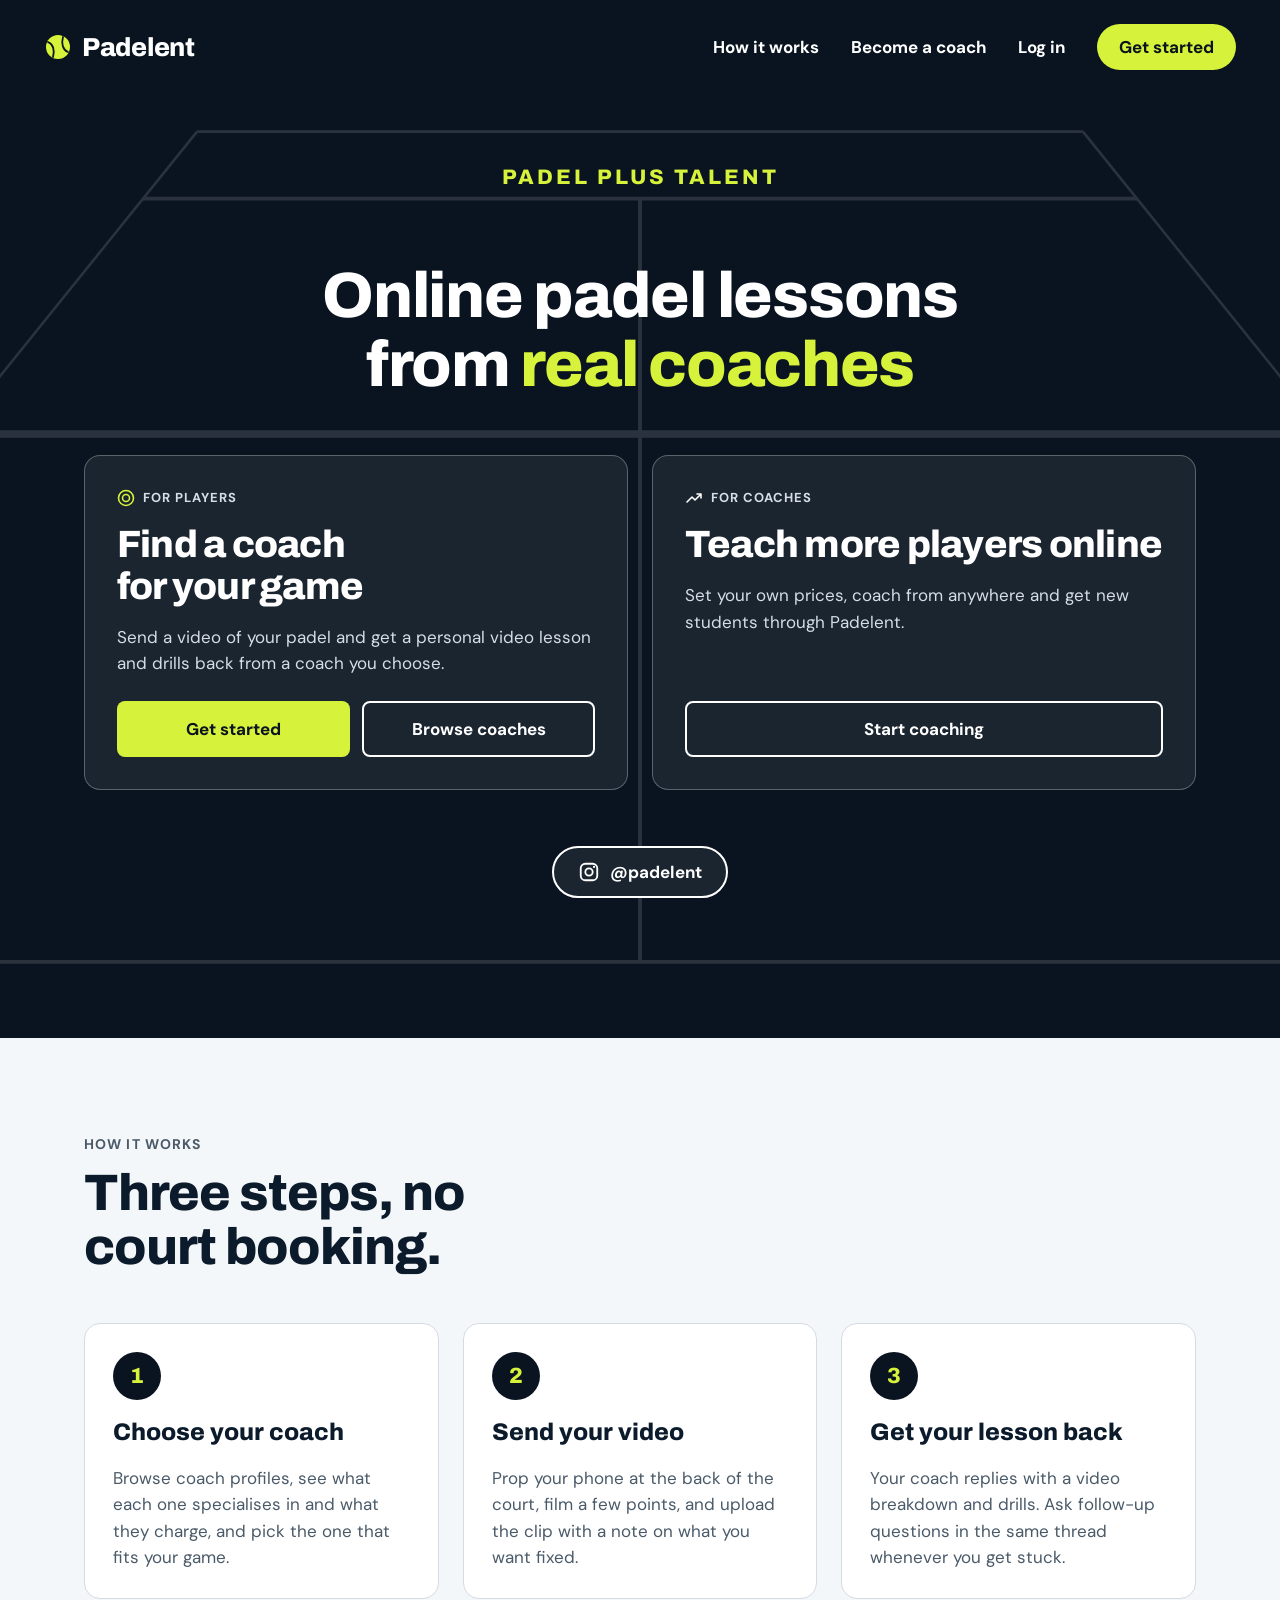
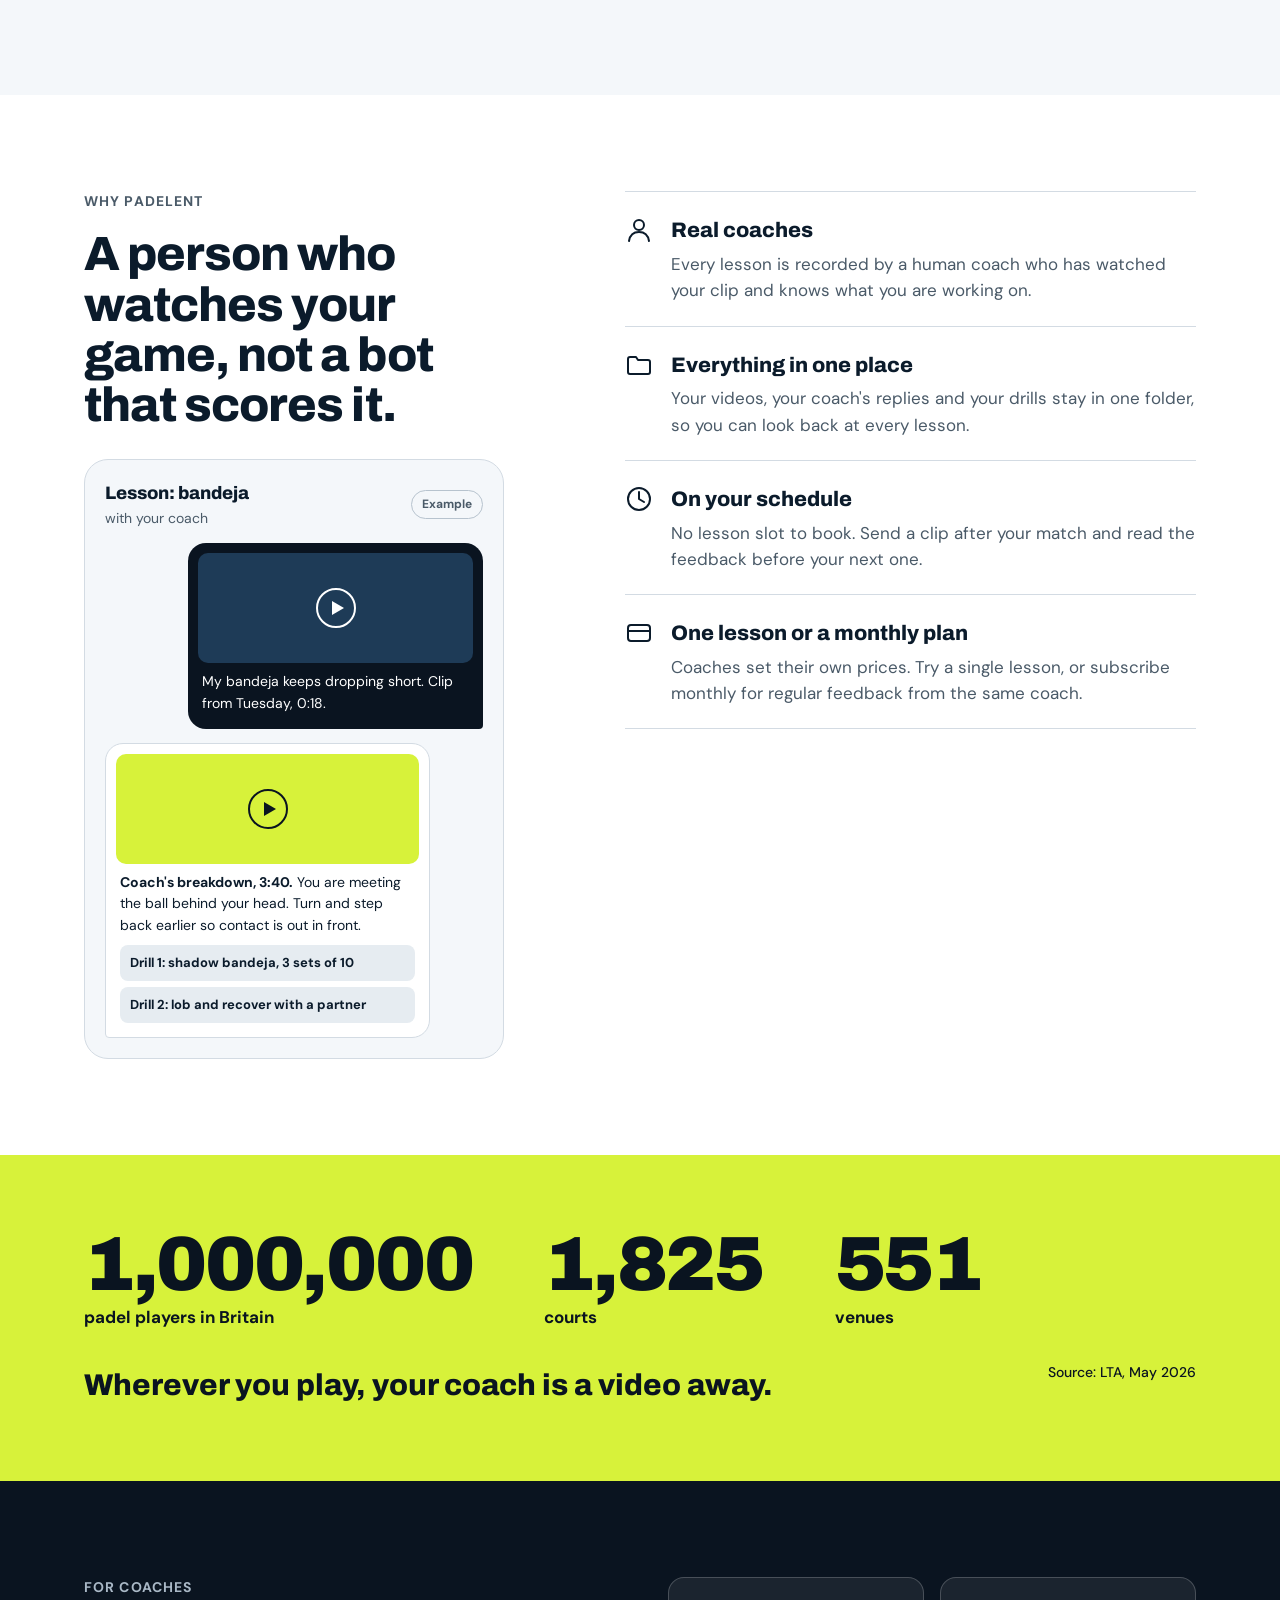
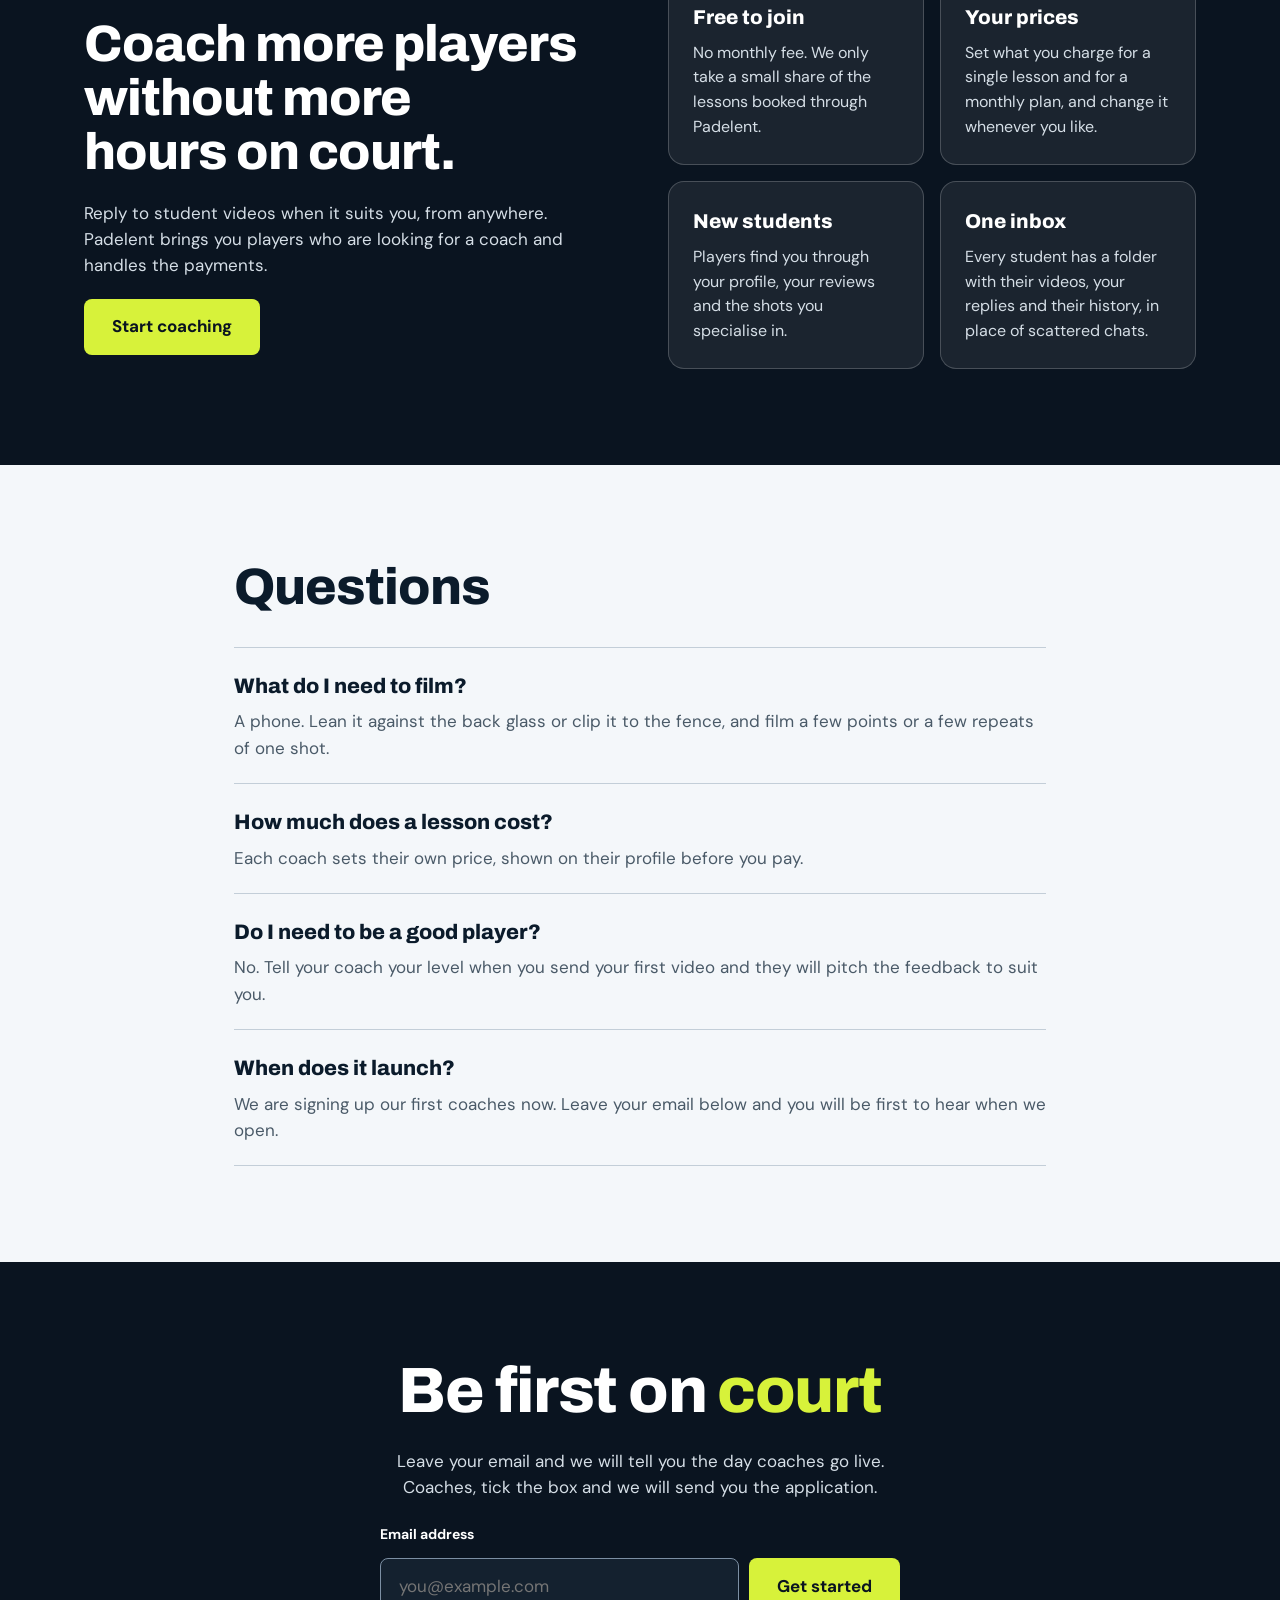
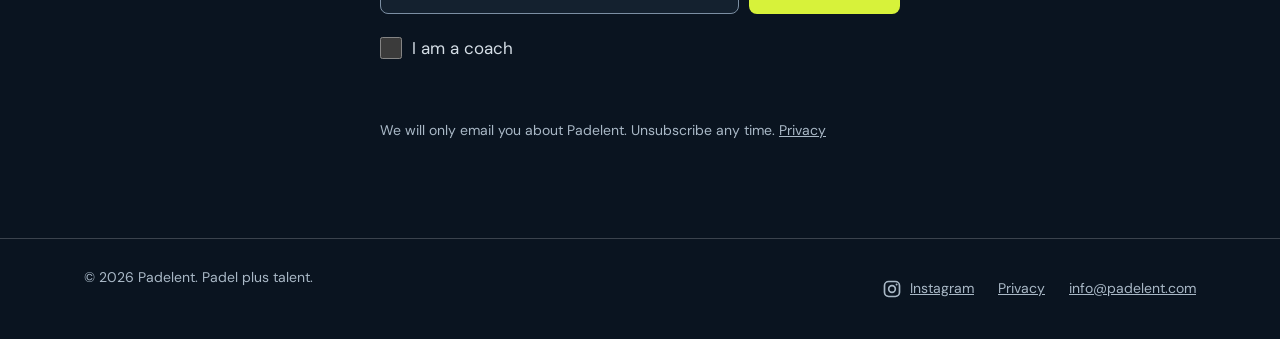
==== index.html @ 04d2b69d "Add Padelent coming-soon site with player and coach sign-up Co-Authored-By: Claude Opus 5.5 <noreply" ====
<!doctype html>
<html lang="en-GB">
<head>
<meta charset="utf-8">
<meta name="viewport" content="width=device-width, initial-scale=1">
<title>Padelent | Online padel lessons from real coaches</title>
<meta name="description" content="Send a video of your padel and get a personal video lesson back from a real coach. Padel plus talent.">
<meta property="og:title" content="Padelent | Online padel lessons from real coaches">
<meta property="og:description" content="Send a video of your padel and get a personal video lesson back from a real coach.">
<meta property="og:url" content="https://padelent.com/">
<meta name="theme-color" content="#0A1420">
<link rel="icon" href="/favicon.svg" type="image/svg+xml">
<link rel="preconnect" href="https://fonts.googleapis.com">
<link rel="preconnect" href="https://fonts.gstatic.com" crossorigin>
<link rel="stylesheet" href="https://fonts.googleapis.com/css2?family=Archivo:wght@600;700;800;900&family=DM+Sans:wght@400;500;700&display=swap">
<style>
:root { --navy: #0A1420; --panel: #1B2530; --accent: #D7F23A; --soft: #D5DEE6; --muted: #A9B8C6; color-scheme: dark; }
* { box-sizing: border-box; }
html { scroll-behavior: smooth; }
body { margin: 0; background: var(--navy); color: #FFFFFF; font-family: 'DM Sans', system-ui, sans-serif; }
h1, h2, h3 { text-wrap: balance; }
a:focus-visible, button:focus-visible, input:focus-visible { outline: 3px solid var(--accent); outline-offset: 3px; }
dialog.signup { width: min(460px, calc(100% - 32px)); padding: 0; border: 1px solid rgba(255,255,255,0.28); border-radius: 20px; background: var(--panel); color: #FFFFFF; }
dialog.signup::backdrop { background: rgba(5, 10, 16, 0.75); }
.signup form { padding: 32px; display: flex; flex-direction: column; gap: 18px; }
.signup h2 { margin: 0; font-family: 'Archivo', sans-serif; font-weight: 800; font-size: 30px; letter-spacing: -0.02em; }
.signup p { margin: 0; color: var(--soft); }
.signup label.field { font-size: 14px; font-weight: 700; }
.signup input[type=email] { width: 100%; height: 56px; padding: 0 18px; border-radius: 8px; border: 1px solid #7C8FA3; background: #14212F; color: #FFFFFF; font: inherit; font-size: 17px; margin-top: 8px; }
.signup fieldset { border: 0; padding: 0; margin: 0; display: flex; gap: 10px; flex-wrap: wrap; }
.signup legend { font-size: 14px; font-weight: 700; margin-bottom: 8px; }
.signup .choice { flex: 1 1 140px; }
.signup .choice input { position: absolute; opacity: 0; }
.signup .choice span { display: flex; align-items: center; justify-content: center; min-height: 52px; border: 2px solid #5C7189; border-radius: 8px; font-weight: 700; cursor: pointer; }
.signup .choice input:checked + span { border-color: var(--accent); background: var(--accent); color: var(--navy); }
.signup .choice input:focus-visible + span { outline: 3px solid var(--accent); outline-offset: 3px; }
.signup button[type=submit] { height: 56px; border: 0; border-radius: 8px; background: var(--accent); color: var(--navy); font: inherit; font-size: 17px; font-weight: 700; cursor: pointer; }
.signup button[disabled] { opacity: 0.6; cursor: wait; }
.signup .close { position: absolute; top: 12px; right: 12px; width: 44px; height: 44px; border: 0; background: none; color: #FFFFFF; font-size: 28px; line-height: 1; cursor: pointer; }
.signup .msg { min-height: 24px; font-weight: 700; color: var(--accent); }
.signup .note { font-size: 14px; color: var(--muted); }
.signup .note a { color: var(--muted); }
@media (prefers-reduced-motion: reduce) { html { scroll-behavior: auto; } }
</style>
</head>
<body>
<div style="background: #0A1420; color: #FFFFFF; font-family: 'DM Sans', system-ui, sans-serif; font-size: 17px; line-height: 1.55">

<section id="top" style="position: relative; overflow: hidden">
<svg aria-hidden="true" viewBox="0 0 1440 820" preserveAspectRatio="xMidYMin slice" fill="none" style="position: absolute; left: 0; top: 0; width: 100%; height: 100%; opacity: 0.13"><path d="M370 104H1070M370 104L-223 840M1070 104L1663 840" stroke="#FFFFFF" stroke-width="2"></path><path d="M327 157H1113M-159 760H1599M720 157V760" stroke="#FFFFFF" stroke-width="3"></path><path d="M177 343H1263" stroke="#FFFFFF" stroke-width="6"></path></svg>

<header style="position: relative; max-width: 1240px; margin: 0 auto; padding: 24px 24px; display: flex; flex-wrap: wrap; align-items: center; justify-content: space-between; gap: 12px 24px">
<a href="#top" style="display: flex; align-items: center; gap: 10px; color: #FFFFFF; text-decoration: none; font-family: 'Archivo', sans-serif; font-weight: 800; font-size: 26px; letter-spacing: -0.01em; min-height: 44px">
<svg aria-hidden="true" width="28" height="28" viewBox="0 0 28 28" fill="none"><circle cx="14" cy="14" r="12" fill="#D7F23A"></circle><path d="M4 9c5 2 7 8 5 15M24 19c-5-2-7-8-5-15" stroke="#0A1420" stroke-width="1.8" stroke-linecap="round"></path></svg>
Padelent
</a>
<nav aria-label="Main" style="display: flex; flex-wrap: wrap; align-items: center; gap: 4px 32px">
<a href="#how" style="color: #FFFFFF; text-decoration: none; font-weight: 700; min-height: 44px; display: flex; align-items: center">How it works</a>
<a href="#coaches" style="color: #FFFFFF; text-decoration: none; font-weight: 700; min-height: 44px; display: flex; align-items: center">Become a coach</a>
<a href="#join" style="color: #FFFFFF; text-decoration: none; font-weight: 700; min-height: 44px; display: flex; align-items: center">Log in</a>
<a href="#join" style="background: #D7F23A; color: #0A1420; text-decoration: none; font-weight: 700; padding: 0 22px; min-height: 46px; border-radius: 999px; display: flex; align-items: center">Get started</a>
</nav>
</header>

<div style="position: relative; max-width: 1160px; margin: 0 auto; padding: 72px 24px 140px; display: flex; flex-direction: column; align-items: center; gap: 56px">
<div style="display: flex; flex-direction: column; align-items: center; gap: 72px">
<div style="font-family: 'Archivo', sans-serif; font-weight: 800; font-size: 21px; letter-spacing: 0.14em; line-height: 1.1; text-align: center; text-transform: uppercase; color: #D7F23A">Padel plus talent</div>
<h1 style="margin: 0; max-width: 980px; text-align: center; font-family: 'Archivo', sans-serif; font-weight: 800; font-size: clamp(38px, 5vw, 68px); line-height: 1.08; letter-spacing: -0.02em">Online padel lessons from <span style="color: #D7F23A">real coaches</span></h1>
</div>

<div style="width: 100%; display: flex; flex-wrap: wrap; gap: 24px">

<div style="flex: 1 1 380px; min-width: 0; background: #1B2530; border: 1px solid rgba(255,255,255,0.28); border-radius: 16px; padding: 32px; display: flex; flex-direction: column; gap: 16px">
<div style="display: flex; align-items: center; gap: 8px; font-size: 13px; font-weight: 700; letter-spacing: 0.08em; text-transform: uppercase; color: #D5DEE6">
<svg aria-hidden="true" width="18" height="18" viewBox="0 0 18 18" fill="none"><circle cx="9" cy="9" r="7.5" stroke="#D7F23A" stroke-width="1.6"></circle><circle cx="9" cy="9" r="3.5" stroke="#D7F23A" stroke-width="1.6"></circle></svg>
For players
</div>
<h2 style="margin: 0; font-family: 'Archivo', sans-serif; font-weight: 800; font-size: clamp(28px, 3vw, 38px); line-height: 1.1; letter-spacing: -0.02em">Find a coach for your game</h2>
<p style="margin: 0; color: #D5DEE6">Send a video of your padel and get a personal video lesson and drills back from a coach you choose.</p>
<div style="display: flex; flex-wrap: wrap; gap: 12px; margin-top: 8px">
<a href="#join" style="flex: 1 1 180px; background: #D7F23A; color: #0A1420; text-decoration: none; font-weight: 700; min-height: 56px; border-radius: 8px; display: flex; align-items: center; justify-content: center">Get started</a>
<a href="#how" style="flex: 1 1 180px; color: #FFFFFF; text-decoration: none; font-weight: 700; min-height: 56px; border: 2px solid #FFFFFF; border-radius: 8px; display: flex; align-items: center; justify-content: center">Browse coaches</a>
</div>
</div>

<div style="flex: 1 1 380px; min-width: 0; background: #1B2530; border: 1px solid rgba(255,255,255,0.28); border-radius: 16px; padding: 32px; display: flex; flex-direction: column; gap: 16px">
<div style="display: flex; align-items: center; gap: 8px; font-size: 13px; font-weight: 700; letter-spacing: 0.08em; text-transform: uppercase; color: #D5DEE6">
<svg aria-hidden="true" width="18" height="18" viewBox="0 0 18 18" fill="none"><path d="M2 13l5-5 3 3 6-6M12 5h4v4" stroke="#FFFFFF" stroke-width="1.6" stroke-linecap="round" stroke-linejoin="round"></path></svg>
For coaches
</div>
<h2 style="margin: 0; font-family: 'Archivo', sans-serif; font-weight: 800; font-size: clamp(28px, 3vw, 38px); line-height: 1.1; letter-spacing: -0.02em">Teach more players online</h2>
<p style="margin: 0; color: #D5DEE6">Set your own prices, coach from anywhere and get new students through Padelent.</p>
<div style="display: flex; margin-top: auto; padding-top: 8px">
<a href="#coaches" style="flex: 1 1 auto; color: #FFFFFF; text-decoration: none; font-weight: 700; min-height: 56px; border: 2px solid #FFFFFF; border-radius: 8px; display: flex; align-items: center; justify-content: center">Start coaching</a>
</div>
</div>

</div>
<a href="https://www.instagram.com/padelent/" aria-label="Padelent on Instagram" style="display: flex; align-items: center; gap: 10px; background: #1B2530; color: #FFFFFF; text-decoration: none; font-weight: 700; padding: 0 24px; min-height: 52px; border: 2px solid #FFFFFF; border-radius: 999px"><svg aria-hidden="true" width="22" height="22" viewBox="0 0 24 24" fill="none" stroke="currentColor" stroke-width="2"><rect x="3" y="3" width="18" height="18" rx="5"></rect><circle cx="12" cy="12" r="4"></circle><circle cx="17.5" cy="6.5" r="1.2" fill="currentColor" stroke="none"></circle></svg>@padelent</a>
</div>
</section>

<section id="how" style="background: #F4F7FA; color: #0B1B2B">
<div style="max-width: 1160px; margin: 0 auto; padding: 96px 24px; display: flex; flex-direction: column; gap: 48px">
<div style="display: flex; flex-direction: column; gap: 12px; max-width: 640px">
<div style="font-size: 14px; font-weight: 700; letter-spacing: 0.08em; text-transform: uppercase; color: #4A5A68">How it works</div>
<h2 style="margin: 0; font-family: 'Archivo', sans-serif; font-weight: 800; font-size: clamp(32px, 4vw, 52px); line-height: 1.05; letter-spacing: -0.02em">Three steps, no court booking.</h2>
</div>
<div style="display: flex; flex-wrap: wrap; gap: 24px">

<div style="flex: 1 1 280px; min-width: 0; background: #FFFFFF; border: 1px solid #D3DBE3; border-radius: 16px; padding: 28px; display: flex; flex-direction: column; gap: 14px">
<div style="width: 48px; height: 48px; border-radius: 999px; background: #0A1420; color: #D7F23A; font-family: 'Archivo', sans-serif; font-weight: 800; font-size: 22px; display: flex; align-items: center; justify-content: center">1</div>
<h3 style="margin: 0; font-family: 'Archivo', sans-serif; font-weight: 800; font-size: 24px">Choose your coach</h3>
<p style="margin: 0; color: #4A5A68">Browse coach profiles, see what each one specialises in and what they charge, and pick the one that fits your game.</p>
</div>

<div style="flex: 1 1 280px; min-width: 0; background: #FFFFFF; border: 1px solid #D3DBE3; border-radius: 16px; padding: 28px; display: flex; flex-direction: column; gap: 14px">
<div style="width: 48px; height: 48px; border-radius: 999px; background: #0A1420; color: #D7F23A; font-family: 'Archivo', sans-serif; font-weight: 800; font-size: 22px; display: flex; align-items: center; justify-content: center">2</div>
<h3 style="margin: 0; font-family: 'Archivo', sans-serif; font-weight: 800; font-size: 24px">Send your video</h3>
<p style="margin: 0; color: #4A5A68">Prop your phone at the back of the court, film a few points, and upload the clip with a note on what you want fixed.</p>
</div>

<div style="flex: 1 1 280px; min-width: 0; background: #FFFFFF; border: 1px solid #D3DBE3; border-radius: 16px; padding: 28px; display: flex; flex-direction: column; gap: 14px">
<div style="width: 48px; height: 48px; border-radius: 999px; background: #0A1420; color: #D7F23A; font-family: 'Archivo', sans-serif; font-weight: 800; font-size: 22px; display: flex; align-items: center; justify-content: center">3</div>
<h3 style="margin: 0; font-family: 'Archivo', sans-serif; font-weight: 800; font-size: 24px">Get your lesson back</h3>
<p style="margin: 0; color: #4A5A68">Your coach replies with a video breakdown and drills. Ask follow-up questions in the same thread whenever you get stuck.</p>
</div>

</div>
</div>
</section>

<section style="background: #FFFFFF; color: #0B1B2B">
<div style="max-width: 1160px; margin: 0 auto; padding: 96px 24px; display: flex; flex-wrap: wrap; gap: 56px">
<div style="flex: 1 1 360px; min-width: 0; display: flex; flex-direction: column; gap: 28px">
<div style="display: flex; flex-direction: column; gap: 16px">
<div style="font-size: 14px; font-weight: 700; letter-spacing: 0.08em; text-transform: uppercase; color: #4A5A68">Why Padelent</div>
<h2 style="margin: 0; font-family: 'Archivo', sans-serif; font-weight: 800; font-size: clamp(32px, 4vw, 48px); line-height: 1.05; letter-spacing: -0.02em">A person who watches your game, not a bot that scores it.</h2>
</div>

<div style="width: 100%; max-width: 420px; background: #F4F7FA; border: 1px solid #D3DBE3; border-radius: 24px; padding: 20px; display: flex; flex-direction: column; gap: 14px">
<div style="display: flex; align-items: center; justify-content: space-between; gap: 12px">
<div style="display: flex; flex-direction: column">
<div style="font-family: 'Archivo', sans-serif; font-weight: 800; font-size: 18px">Lesson: bandeja</div>
<div style="font-size: 14px; color: #4A5A68">with your coach</div>
</div>
<div style="font-size: 12px; font-weight: 700; color: #4A5A68; border: 1px solid #B7C3CE; border-radius: 999px; padding: 4px 10px">Example</div>
</div>
<div style="align-self: flex-end; width: 78%; display: flex; flex-direction: column; gap: 8px; background: #0A1420; color: #FFFFFF; border-radius: 18px 18px 4px 18px; padding: 10px">
<div style="height: 110px; border-radius: 10px; background: #1E3B57; display: flex; align-items: center; justify-content: center">
<svg aria-hidden="true" width="40" height="40" viewBox="0 0 40 40" fill="none"><circle cx="20" cy="20" r="19" stroke="#FFFFFF" stroke-width="2"></circle><path d="M16 13l12 7-12 7z" fill="#FFFFFF"></path></svg>
</div>
<div style="font-size: 14px; padding: 0 4px 4px">My bandeja keeps dropping short. Clip from Tuesday, 0:18.</div>
</div>
<div style="align-self: flex-start; width: 86%; display: flex; flex-direction: column; gap: 8px; background: #FFFFFF; border: 1px solid #D3DBE3; border-radius: 18px 18px 18px 4px; padding: 10px">
<div style="height: 110px; border-radius: 10px; background: #D7F23A; display: flex; align-items: center; justify-content: center">
<svg aria-hidden="true" width="40" height="40" viewBox="0 0 40 40" fill="none"><circle cx="20" cy="20" r="19" stroke="#0A1420" stroke-width="2"></circle><path d="M16 13l12 7-12 7z" fill="#0A1420"></path></svg>
</div>
<div style="font-size: 14px; padding: 0 4px"><strong>Coach's breakdown, 3:40.</strong> You are meeting the ball behind your head. Turn and step back earlier so contact is out in front.</div>
<div style="display: flex; flex-direction: column; gap: 6px; padding: 0 4px 4px">
<div style="font-size: 13px; font-weight: 700; background: #E6ECF1; border-radius: 8px; padding: 8px 10px">Drill 1: shadow bandeja, 3 sets of 10</div>
<div style="font-size: 13px; font-weight: 700; background: #E6ECF1; border-radius: 8px; padding: 8px 10px">Drill 2: lob and recover with a partner</div>
</div>
</div>
</div>
</div>

<div style="flex: 1.2 1 420px; min-width: 0; display: flex; flex-direction: column">

<div style="display: flex; gap: 18px; padding: 22px 0; border-top: 1px solid #D3DBE3">
<svg aria-hidden="true" width="28" height="28" viewBox="0 0 28 28" fill="none" style="flex: 0 0 28px; margin-top: 2px"><circle cx="14" cy="9" r="5" stroke="#0B1B2B" stroke-width="2"></circle><path d="M4 25c1-6 5-9 10-9s9 3 10 9" stroke="#0B1B2B" stroke-width="2" stroke-linecap="round"></path></svg>
<div style="display: flex; flex-direction: column; gap: 4px">
<h3 style="margin: 0; font-family: 'Archivo', sans-serif; font-weight: 800; font-size: 21px">Real coaches</h3>
<p style="margin: 0; color: #4A5A68">Every lesson is recorded by a human coach who has watched your clip and knows what you are working on.</p>
</div>
</div>

<div style="display: flex; gap: 18px; padding: 22px 0; border-top: 1px solid #D3DBE3">
<svg aria-hidden="true" width="28" height="28" viewBox="0 0 28 28" fill="none" style="flex: 0 0 28px; margin-top: 2px"><path d="M3 8a2 2 0 0 1 2-2h6l2 3h10a2 2 0 0 1 2 2v10a2 2 0 0 1-2 2H5a2 2 0 0 1-2-2z" stroke="#0B1B2B" stroke-width="2" stroke-linejoin="round"></path></svg>
<div style="display: flex; flex-direction: column; gap: 4px">
<h3 style="margin: 0; font-family: 'Archivo', sans-serif; font-weight: 800; font-size: 21px">Everything in one place</h3>
<p style="margin: 0; color: #4A5A68">Your videos, your coach's replies and your drills stay in one folder, so you can look back at every lesson.</p>
</div>
</div>

<div style="display: flex; gap: 18px; padding: 22px 0; border-top: 1px solid #D3DBE3">
<svg aria-hidden="true" width="28" height="28" viewBox="0 0 28 28" fill="none" style="flex: 0 0 28px; margin-top: 2px"><circle cx="14" cy="14" r="11" stroke="#0B1B2B" stroke-width="2"></circle><path d="M14 7v7l5 3" stroke="#0B1B2B" stroke-width="2" stroke-linecap="round" stroke-linejoin="round"></path></svg>
<div style="display: flex; flex-direction: column; gap: 4px">
<h3 style="margin: 0; font-family: 'Archivo', sans-serif; font-weight: 800; font-size: 21px">On your schedule</h3>
<p style="margin: 0; color: #4A5A68">No lesson slot to book. Send a clip after your match and read the feedback before your next one.</p>
</div>
</div>

<div style="display: flex; gap: 18px; padding: 22px 0; border-top: 1px solid #D3DBE3; border-bottom: 1px solid #D3DBE3">
<svg aria-hidden="true" width="28" height="28" viewBox="0 0 28 28" fill="none" style="flex: 0 0 28px; margin-top: 2px"><rect x="3" y="6" width="22" height="16" rx="3" stroke="#0B1B2B" stroke-width="2"></rect><path d="M3 12h22" stroke="#0B1B2B" stroke-width="2"></path></svg>
<div style="display: flex; flex-direction: column; gap: 4px">
<h3 style="margin: 0; font-family: 'Archivo', sans-serif; font-weight: 800; font-size: 21px">One lesson or a monthly plan</h3>
<p style="margin: 0; color: #4A5A68">Coaches set their own prices. Try a single lesson, or subscribe monthly for regular feedback from the same coach.</p>
</div>
</div>

</div>
</div>
</section>

<section style="background: #D7F23A; color: #0A1420">
<div style="max-width: 1160px; margin: 0 auto; padding: 72px 24px; display: flex; flex-direction: column; gap: 32px">
<div style="display: flex; flex-wrap: wrap; gap: 32px 72px">
<div style="display: flex; flex-direction: column">
<div style="font-family: 'Archivo', sans-serif; font-weight: 900; font-size: clamp(44px, 6vw, 80px); line-height: 1; letter-spacing: -0.03em">1,000,000</div>
<div style="font-weight: 700">padel players in Britain</div>
</div>
<div style="display: flex; flex-direction: column">
<div style="font-family: 'Archivo', sans-serif; font-weight: 900; font-size: clamp(44px, 6vw, 80px); line-height: 1; letter-spacing: -0.03em">1,825</div>
<div style="font-weight: 700">courts</div>
</div>
<div style="display: flex; flex-direction: column">
<div style="font-family: 'Archivo', sans-serif; font-weight: 900; font-size: clamp(44px, 6vw, 80px); line-height: 1; letter-spacing: -0.03em">551</div>
<div style="font-weight: 700">venues</div>
</div>
</div>
<div style="display: flex; flex-wrap: wrap; justify-content: space-between; gap: 12px 32px">
<div style="font-family: 'Archivo', sans-serif; font-weight: 800; font-size: clamp(22px, 2.4vw, 30px)">Wherever you play, your coach is a video away.</div>
<div style="font-size: 14px; font-weight: 500">Source: LTA, May 2026</div>
</div>
</div>
</section>

<section id="coaches">
<div style="max-width: 1160px; margin: 0 auto; padding: 96px 24px; display: flex; flex-wrap: wrap; gap: 56px">
<div style="flex: 1 1 400px; min-width: 0; display: flex; flex-direction: column; gap: 20px">
<div style="font-size: 14px; font-weight: 700; letter-spacing: 0.08em; text-transform: uppercase; color: #A9B8C6">For coaches</div>
<h2 style="margin: 0; font-family: 'Archivo', sans-serif; font-weight: 800; font-size: clamp(32px, 4vw, 52px); line-height: 1.05; letter-spacing: -0.02em">Coach more players without more hours on court.</h2>
<p style="margin: 0; color: #D5DEE6; max-width: 480px">Reply to student videos when it suits you, from anywhere. Padelent brings you players who are looking for a coach and handles the payments.</p>
<a href="#join" style="align-self: flex-start; background: #D7F23A; color: #0A1420; text-decoration: none; font-weight: 700; padding: 0 28px; min-height: 56px; border-radius: 8px; display: flex; align-items: center">Start coaching</a>
</div>
<div style="flex: 1 1 400px; min-width: 0; display: flex; flex-wrap: wrap; gap: 16px">

<div style="flex: 1 1 220px; min-width: 0; background: rgba(255,255,255,0.07); border: 1px solid rgba(255,255,255,0.2); border-radius: 16px; padding: 24px; display: flex; flex-direction: column; gap: 8px">
<h3 style="margin: 0; font-family: 'Archivo', sans-serif; font-weight: 800; font-size: 20px">Free to join</h3>
<p style="margin: 0; color: #D5DEE6; font-size: 16px">No monthly fee. We only take a small share of the lessons booked through Padelent.</p>
</div>

<div style="flex: 1 1 220px; min-width: 0; background: rgba(255,255,255,0.07); border: 1px solid rgba(255,255,255,0.2); border-radius: 16px; padding: 24px; display: flex; flex-direction: column; gap: 8px">
<h3 style="margin: 0; font-family: 'Archivo', sans-serif; font-weight: 800; font-size: 20px">Your prices</h3>
<p style="margin: 0; color: #D5DEE6; font-size: 16px">Set what you charge for a single lesson and for a monthly plan, and change it whenever you like.</p>
</div>

<div style="flex: 1 1 220px; min-width: 0; background: rgba(255,255,255,0.07); border: 1px solid rgba(255,255,255,0.2); border-radius: 16px; padding: 24px; display: flex; flex-direction: column; gap: 8px">
<h3 style="margin: 0; font-family: 'Archivo', sans-serif; font-weight: 800; font-size: 20px">New students</h3>
<p style="margin: 0; color: #D5DEE6; font-size: 16px">Players find you through your profile, your reviews and the shots you specialise in.</p>
</div>

<div style="flex: 1 1 220px; min-width: 0; background: rgba(255,255,255,0.07); border: 1px solid rgba(255,255,255,0.2); border-radius: 16px; padding: 24px; display: flex; flex-direction: column; gap: 8px">
<h3 style="margin: 0; font-family: 'Archivo', sans-serif; font-weight: 800; font-size: 20px">One inbox</h3>
<p style="margin: 0; color: #D5DEE6; font-size: 16px">Every student has a folder with their videos, your replies and their history, in place of scattered chats.</p>
</div>

</div>
</div>
</section>

<section id="faq" style="background: #F4F7FA; color: #0B1B2B">
<div style="max-width: 860px; margin: 0 auto; padding: 96px 24px; display: flex; flex-direction: column; gap: 32px">
<h2 style="margin: 0; font-family: 'Archivo', sans-serif; font-weight: 800; font-size: clamp(32px, 4vw, 52px); line-height: 1.05; letter-spacing: -0.02em">Questions</h2>
<div style="display: flex; flex-direction: column">

<div style="padding: 22px 0; border-top: 1px solid #C3CED8; display: flex; flex-direction: column; gap: 6px">
<h3 style="margin: 0; font-family: 'Archivo', sans-serif; font-weight: 800; font-size: 21px">What do I need to film?</h3>
<p style="margin: 0; color: #4A5A68">A phone. Lean it against the back glass or clip it to the fence, and film a few points or a few repeats of one shot.</p>
</div>

<div style="padding: 22px 0; border-top: 1px solid #C3CED8; display: flex; flex-direction: column; gap: 6px">
<h3 style="margin: 0; font-family: 'Archivo', sans-serif; font-weight: 800; font-size: 21px">How much does a lesson cost?</h3>
<p style="margin: 0; color: #4A5A68">Each coach sets their own price, shown on their profile before you pay.</p>
</div>

<div style="padding: 22px 0; border-top: 1px solid #C3CED8; display: flex; flex-direction: column; gap: 6px">
<h3 style="margin: 0; font-family: 'Archivo', sans-serif; font-weight: 800; font-size: 21px">Do I need to be a good player?</h3>
<p style="margin: 0; color: #4A5A68">No. Tell your coach your level when you send your first video and they will pitch the feedback to suit you.</p>
</div>

<div style="padding: 22px 0; border-top: 1px solid #C3CED8; border-bottom: 1px solid #C3CED8; display: flex; flex-direction: column; gap: 6px">
<h3 style="margin: 0; font-family: 'Archivo', sans-serif; font-weight: 800; font-size: 21px">When does it launch?</h3>
<p style="margin: 0; color: #4A5A68">We are signing up our first coaches now. Leave your email below and you will be first to hear when we open.</p>
</div>

</div>
</div>
</section>

<section id="join">
<div style="max-width: 860px; margin: 0 auto; padding: 96px 24px; display: flex; flex-direction: column; align-items: center; gap: 24px; text-align: center">
<h2 style="margin: 0; font-family: 'Archivo', sans-serif; font-weight: 800; font-size: clamp(36px, 5vw, 64px); line-height: 1.02; letter-spacing: -0.02em">Be first on <span style="color: #D7F23A">court</span></h2>
<p style="margin: 0; color: #D5DEE6; max-width: 520px">Leave your email and we will tell you the day coaches go live. Coaches, tick the box and we will send you the application.</p>
<div style="width: 100%; max-width: 520px; display: flex; flex-direction: column; gap: 12px; text-align: left">
<label for="join-email-b" style="font-size: 14px; font-weight: 700">Email address</label>
<div style="display: flex; flex-wrap: wrap; gap: 10px">
<input id="join-email-b" type="email" placeholder="you@example.com" style="flex: 1 1 240px; min-width: 0; height: 56px; padding: 0 18px; border-radius: 8px; border: 1px solid #7C8FA3; background: #14212F; color: #FFFFFF; font-family: inherit; font-size: 17px">
<button type="button" style="flex: 0 0 auto; height: 56px; padding: 0 28px; border: 0; border-radius: 8px; background: #D7F23A; color: #0A1420; font-family: inherit; font-size: 17px; font-weight: 700; cursor: pointer">Get started</button>
</div>
<div style="display: flex; align-items: center; gap: 10px; min-height: 44px">
<input id="join-coach-b" type="checkbox" style="width: 22px; height: 22px; margin: 0">
<label for="join-coach-b" style="color: #D5DEE6">I am a coach</label>
</div>
<p id="join-msg" role="status" style="margin: 0; min-height: 26px; font-weight: 700; color: #D7F23A"></p>
<p style="margin: 0; font-size: 14px; color: #A9B8C6">We will only email you about Padelent. Unsubscribe any time. <a href="/privacy.html" style="color: #A9B8C6">Privacy</a></p>
</div></div>
</section>

<footer style="border-top: 1px solid rgba(255,255,255,0.2)">
<div style="max-width: 1160px; margin: 0 auto; padding: 28px 24px; display: flex; flex-wrap: wrap; justify-content: space-between; gap: 12px 32px; font-size: 14px; color: #A9B8C6">
<div>© 2026 Padelent. Padel plus talent.</div>
<div style="display: flex; flex-wrap: wrap; gap: 8px 24px">
<a href="https://www.instagram.com/padelent/" style="color: #A9B8C6; min-height: 44px; display: flex; align-items: center; gap: 8px"><svg aria-hidden="true" width="20" height="20" viewBox="0 0 24 24" fill="none" stroke="currentColor" stroke-width="2"><rect x="3" y="3" width="18" height="18" rx="5"></rect><circle cx="12" cy="12" r="4"></circle><circle cx="17.5" cy="6.5" r="1.2" fill="currentColor" stroke="none"></circle></svg>Instagram</a>
<a href="/privacy.html" style="color: #A9B8C6; min-height: 44px; display: flex; align-items: center">Privacy</a>
<a href="mailto:info@padelent.com" style="color: #A9B8C6; min-height: 44px; display: flex; align-items: center">info@padelent.com</a>
</div>
</div>
</footer>

</div>

<dialog class="signup" id="signup" aria-labelledby="signup-title">
<form id="signup-form" novalidate>
<button type="button" class="close" aria-label="Close" data-close>&times;</button>
<p style="align-self: flex-start; margin: 0; font-family: 'Archivo', sans-serif; font-weight: 800; font-size: 13px; letter-spacing: 0.14em; text-transform: uppercase; color: #0A1420; background: #D7F23A; padding: 6px 10px; border-radius: 6px">Coming soon</p>
<h2 id="signup-title">Padelent is coming soon</h2>
<p>We are getting ready to launch. Leave your email and we will let you know as soon as you can start.</p>
<label class="field" for="signup-email">Email address
<input id="signup-email" name="email" type="email" autocomplete="email" placeholder="you@example.com" required>
</label>
<fieldset>
<legend>I am a</legend>
<label class="choice"><input type="radio" name="role" value="player" id="signup-player" checked><span>Player</span></label>
<label class="choice"><input type="radio" name="role" value="coach" id="signup-coach"><span>Coach</span></label>
</fieldset>
<button type="submit">Sign me up</button>
<p class="msg" id="signup-msg" role="status"></p>
<p class="note">We will only email you about Padelent. Unsubscribe any time. <a href="/privacy.html">Privacy</a></p>
</form>
</dialog>

<script>
(function () {
  var SUPABASE_URL = "__SUPABASE_URL__";
  var SUPABASE_KEY = "__SUPABASE_ANON_KEY__";
  var CONTACT = "info@padelent.com";
  var EMAIL_RE = /^[^\s@]+@[^\s@]+\.[^\s@]+$/;

  function save(email, role, source) {
    if (SUPABASE_URL.indexOf("__") === 0) return Promise.reject(new Error("not-configured"));
    return fetch(SUPABASE_URL + "/rest/v1/signups", {
      method: "POST",
      headers: {
        "apikey": SUPABASE_KEY,
        "Authorization": "Bearer " + SUPABASE_KEY,
        "Content-Type": "application/json",
        "Prefer": "return=minimal"
      },
      body: JSON.stringify({ email: email, role: role, source: source })
    }).then(function (r) {
      if (r.status === 409) return "exists";
      if (!r.ok) throw new Error("failed " + r.status);
      return "ok";
    });
  }

  function submit(emailInput, role, source, msgEl, button) {
    var email = (emailInput.value || "").trim().toLowerCase();
    if (!EMAIL_RE.test(email)) {
      msgEl.textContent = "Please enter a valid email address.";
      emailInput.focus();
      return;
    }
    button.disabled = true;
    msgEl.textContent = "Signing you up...";
    save(email, role, source).then(function (result) {
      msgEl.textContent = result === "exists"
        ? "You are already on the list. We will be in touch."
        : (role === "coach" ? "You are on the list. We will email you the coach details soon." : "You are on the list. We will be in touch soon.");
      emailInput.value = "";
    }).catch(function () {
      msgEl.textContent = "Something went wrong. Please try again, or email " + CONTACT + ".";
    }).then(function () { button.disabled = false; });
  }

  var dialog = document.getElementById("signup");
  var form = document.getElementById("signup-form");
  var dEmail = document.getElementById("signup-email");
  var dMsg = document.getElementById("signup-msg");

  function open(role) {
    document.getElementById(role === "coach" ? "signup-coach" : "signup-player").checked = true;
    dMsg.textContent = "";
    if (typeof dialog.showModal === "function") { dialog.showModal(); } else { location.hash = "join"; return; }
    dEmail.focus();
  }

  document.querySelectorAll('a[href="#join"]').forEach(function (a) {
    a.addEventListener("click", function (e) {
      e.preventDefault();
      open(/coach/i.test(a.textContent) ? "coach" : "player");
    });
  });
  dialog.querySelector("[data-close]").addEventListener("click", function () { dialog.close(); });
  dialog.addEventListener("click", function (e) { if (e.target === dialog) dialog.close(); });
  form.addEventListener("submit", function (e) {
    e.preventDefault();
    var role = form.querySelector('input[name="role"]:checked').value;
    submit(dEmail, role, "popup", dMsg, form.querySelector('button[type="submit"]'));
  });

  var pEmail = document.getElementById("join-email-b");
  var pCoach = document.getElementById("join-coach-b");
  var pMsg = document.getElementById("join-msg");
  var pButton = document.querySelector("#join button");
  pButton.addEventListener("click", function () {
    submit(pEmail, pCoach.checked ? "coach" : "player", "page", pMsg, pButton);
  });
  pEmail.addEventListener("keydown", function (e) { if (e.key === "Enter") pButton.click(); });
})();
</script>
</body>
</html>
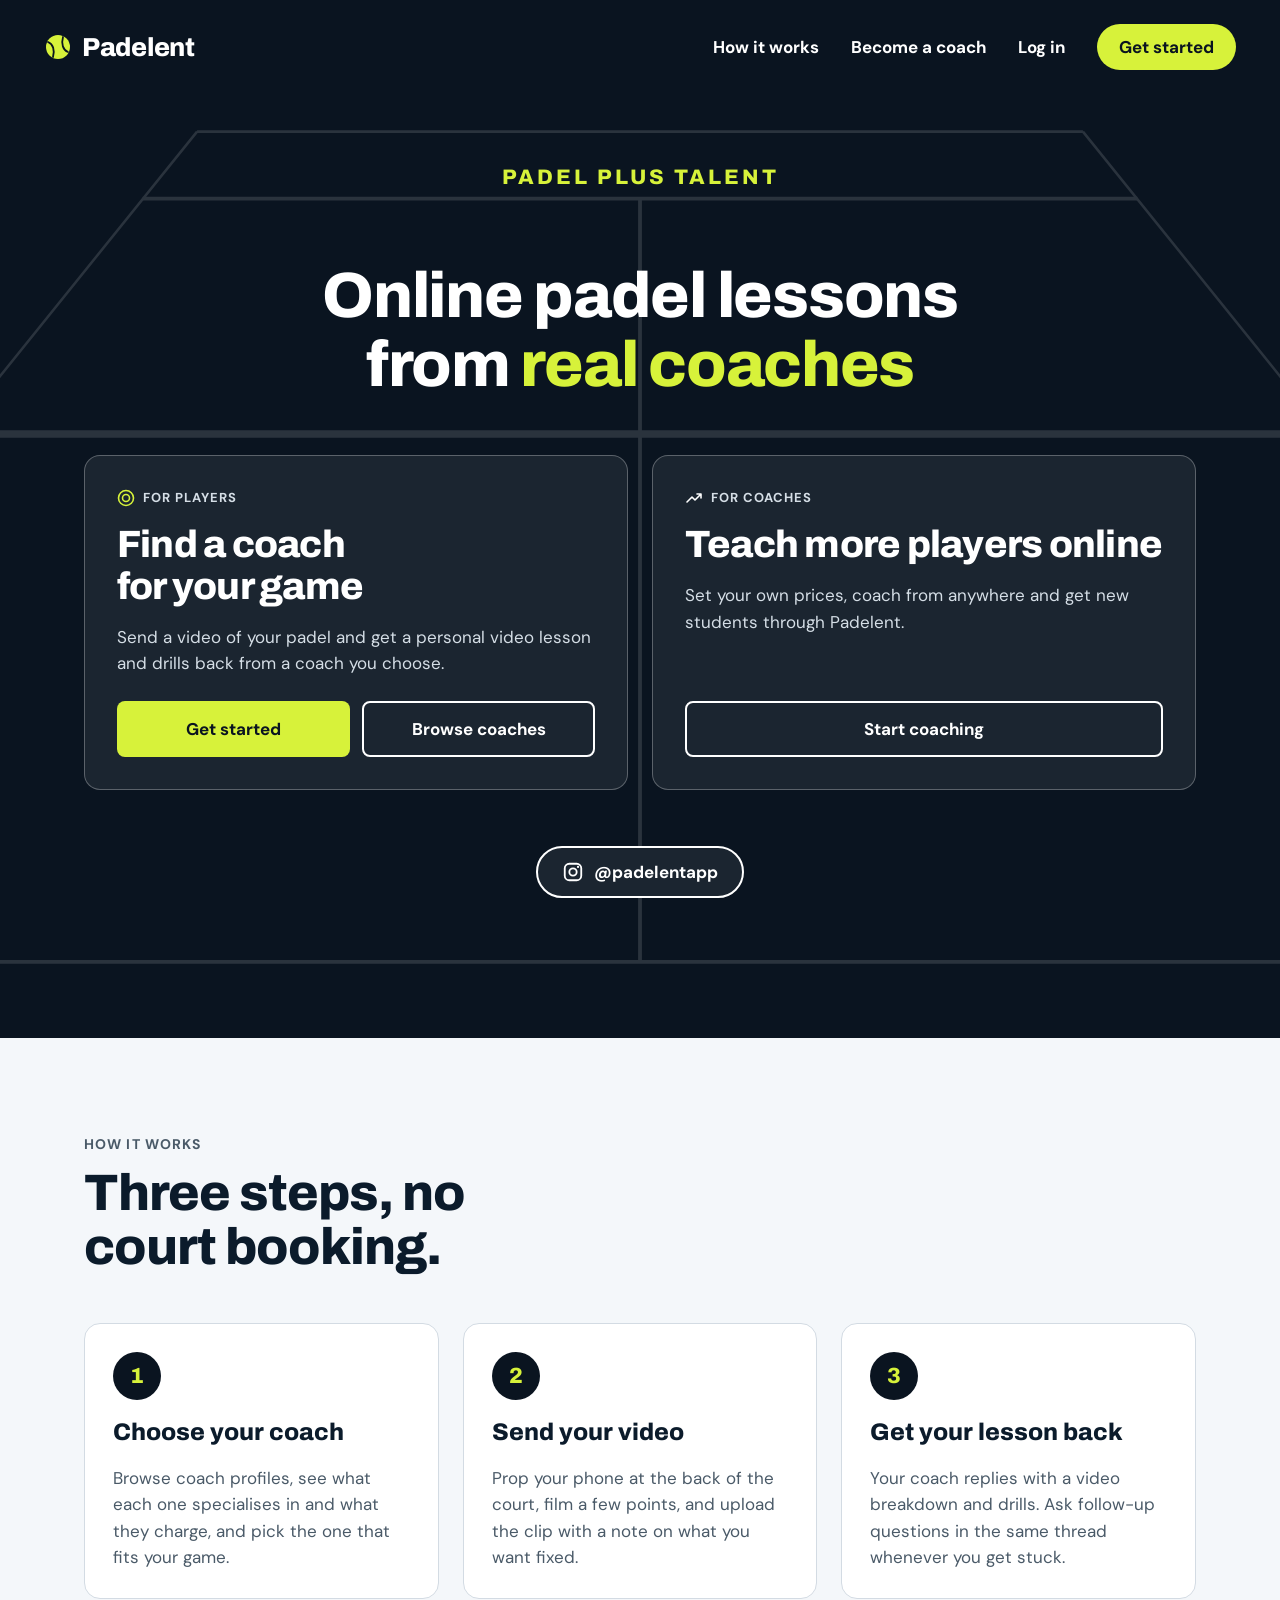
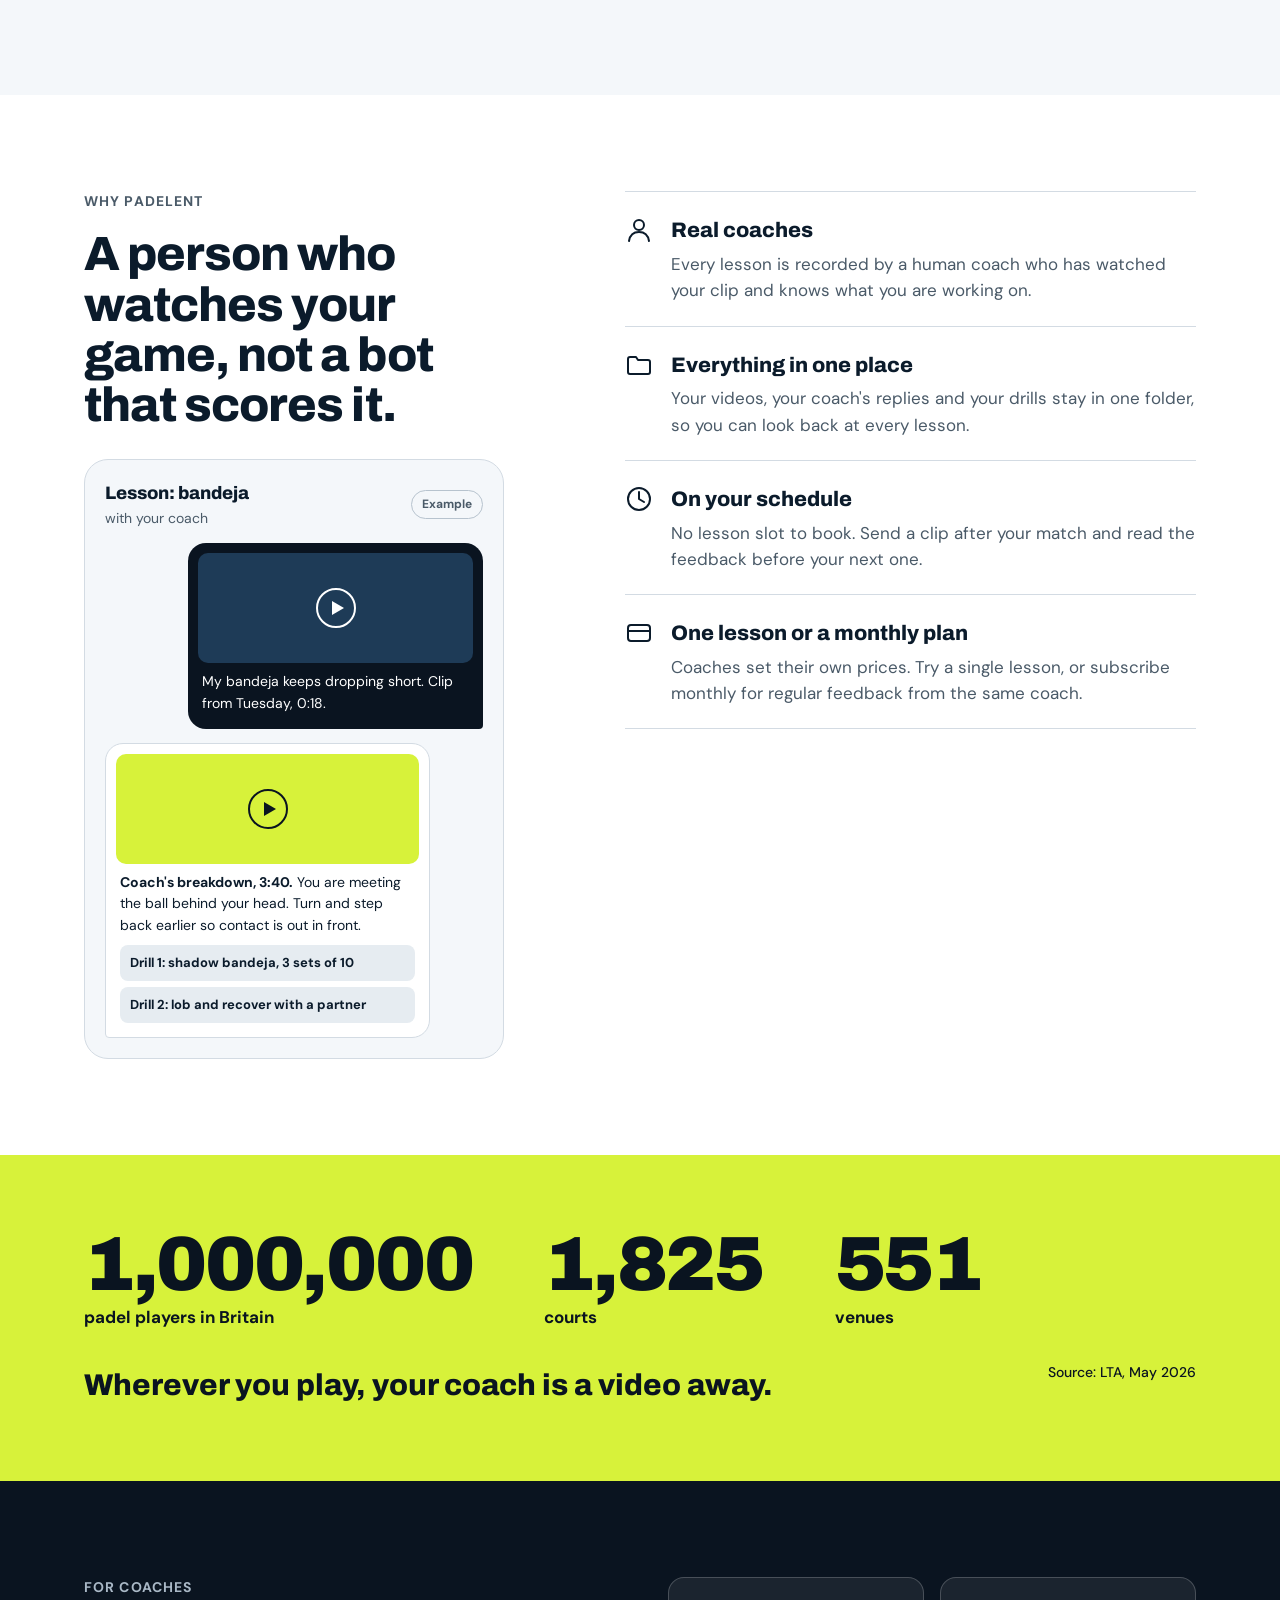
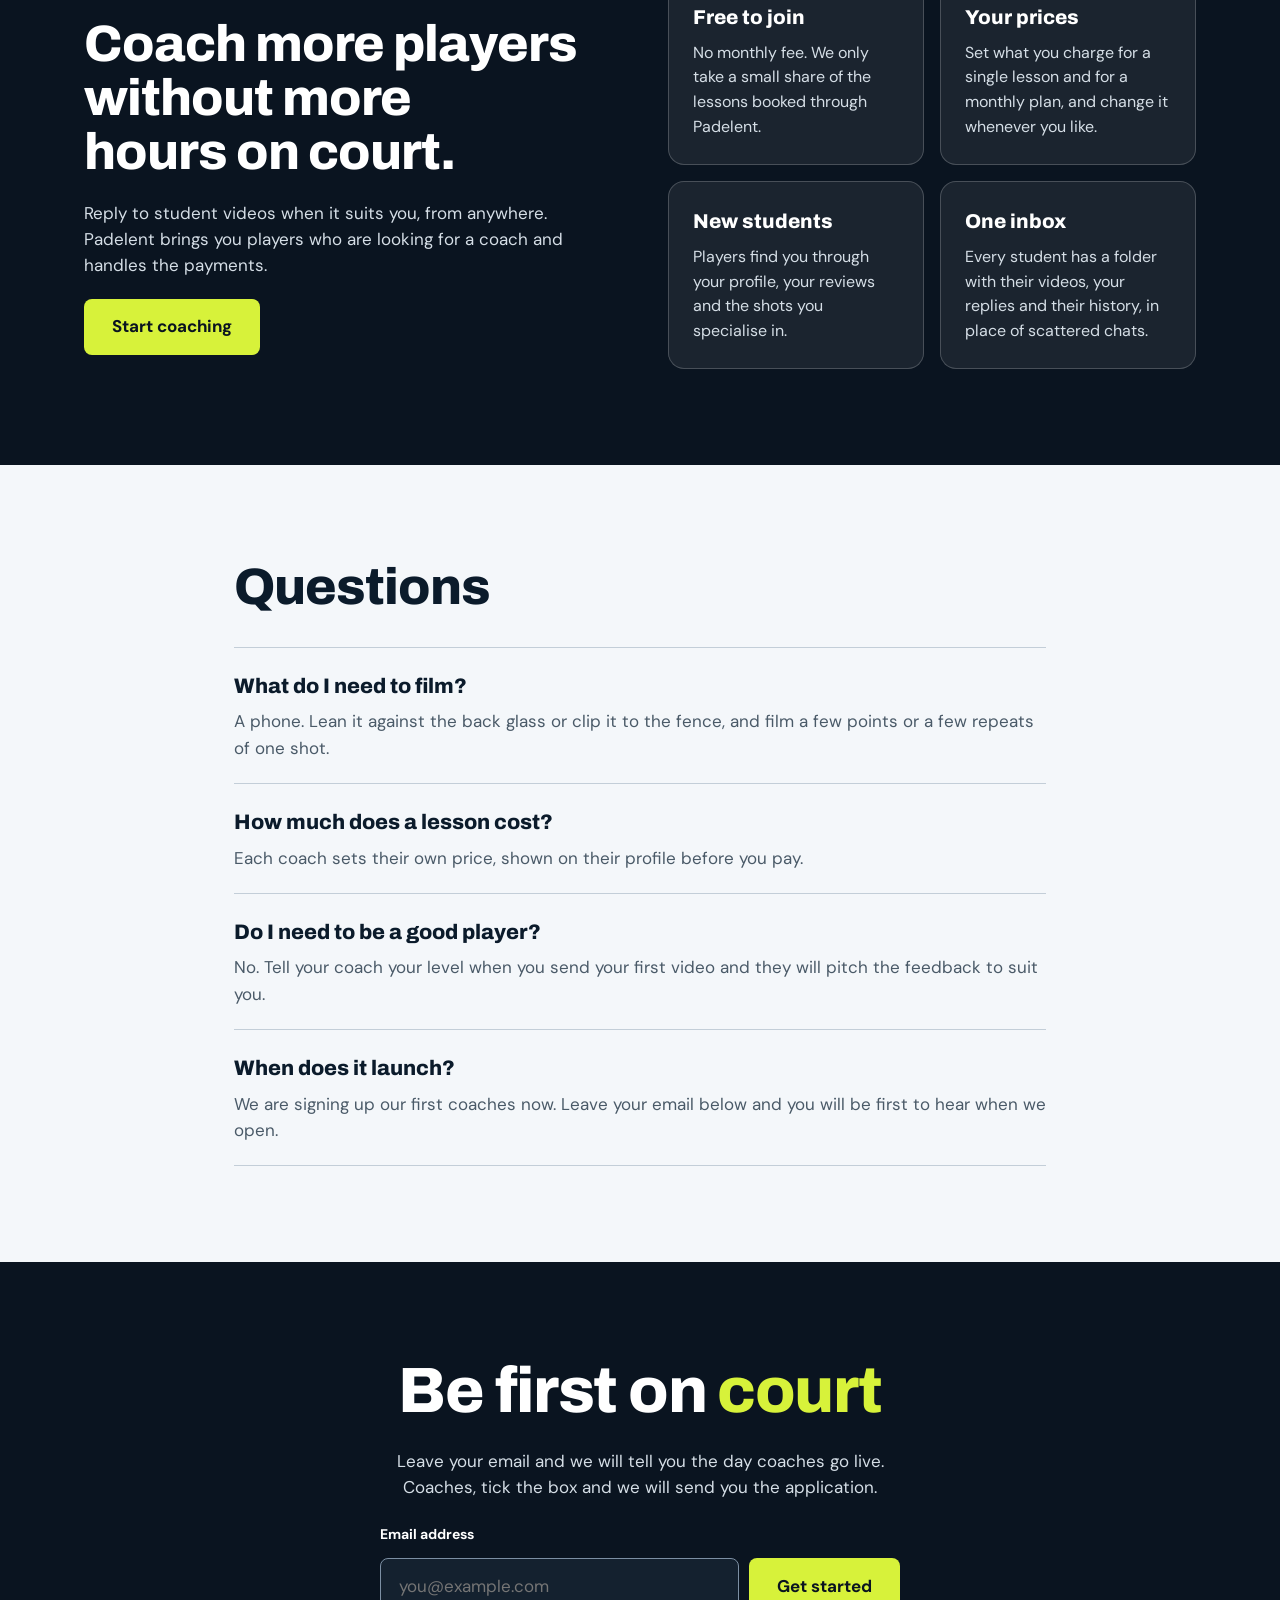
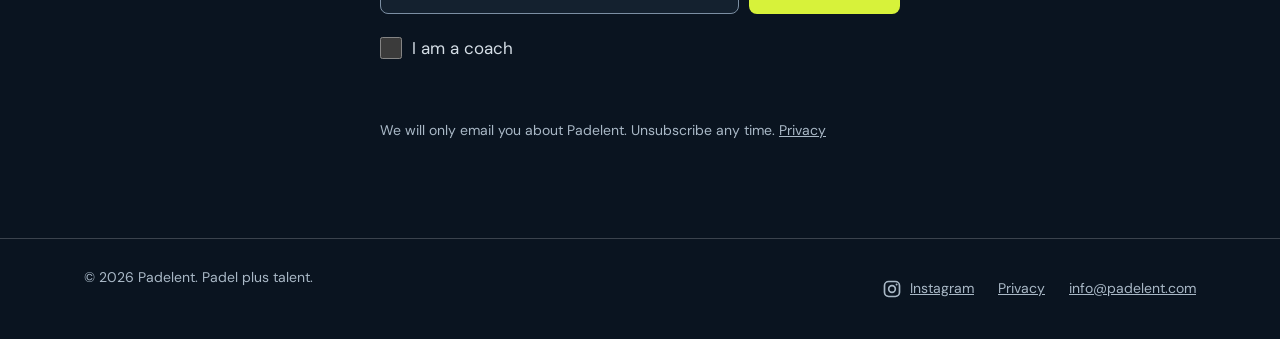
==== commit 93ef99e3: "Point Instagram links to @padelentapp and open in a new tab Co-Authored-By: Claude Opus 5.5 <noreply" ====
--- a/index.html
+++ b/index.html
@@ -96,7 +96,7 @@
 </div>
 
 </div>
-<a href="https://www.instagram.com/padelent/" aria-label="Padelent on Instagram" style="display: flex; align-items: center; gap: 10px; background: #1B2530; color: #FFFFFF; text-decoration: none; font-weight: 700; padding: 0 24px; min-height: 52px; border: 2px solid #FFFFFF; border-radius: 999px"><svg aria-hidden="true" width="22" height="22" viewBox="0 0 24 24" fill="none" stroke="currentColor" stroke-width="2"><rect x="3" y="3" width="18" height="18" rx="5"></rect><circle cx="12" cy="12" r="4"></circle><circle cx="17.5" cy="6.5" r="1.2" fill="currentColor" stroke="none"></circle></svg>@padelent</a>
+<a href="https://www.instagram.com/padelentapp/" target="_blank" rel="noopener" aria-label="Padelent on Instagram" style="display: flex; align-items: center; gap: 10px; background: #1B2530; color: #FFFFFF; text-decoration: none; font-weight: 700; padding: 0 24px; min-height: 52px; border: 2px solid #FFFFFF; border-radius: 999px"><svg aria-hidden="true" width="22" height="22" viewBox="0 0 24 24" fill="none" stroke="currentColor" stroke-width="2"><rect x="3" y="3" width="18" height="18" rx="5"></rect><circle cx="12" cy="12" r="4"></circle><circle cx="17.5" cy="6.5" r="1.2" fill="currentColor" stroke="none"></circle></svg>@padelentapp</a>
 </div>
 </section>
 
@@ -312,7 +312,7 @@
 <div style="max-width: 1160px; margin: 0 auto; padding: 28px 24px; display: flex; flex-wrap: wrap; justify-content: space-between; gap: 12px 32px; font-size: 14px; color: #A9B8C6">
 <div>© 2026 Padelent. Padel plus talent.</div>
 <div style="display: flex; flex-wrap: wrap; gap: 8px 24px">
-<a href="https://www.instagram.com/padelent/" style="color: #A9B8C6; min-height: 44px; display: flex; align-items: center; gap: 8px"><svg aria-hidden="true" width="20" height="20" viewBox="0 0 24 24" fill="none" stroke="currentColor" stroke-width="2"><rect x="3" y="3" width="18" height="18" rx="5"></rect><circle cx="12" cy="12" r="4"></circle><circle cx="17.5" cy="6.5" r="1.2" fill="currentColor" stroke="none"></circle></svg>Instagram</a>
+<a href="https://www.instagram.com/padelentapp/" target="_blank" rel="noopener" style="color: #A9B8C6; min-height: 44px; display: flex; align-items: center; gap: 8px"><svg aria-hidden="true" width="20" height="20" viewBox="0 0 24 24" fill="none" stroke="currentColor" stroke-width="2"><rect x="3" y="3" width="18" height="18" rx="5"></rect><circle cx="12" cy="12" r="4"></circle><circle cx="17.5" cy="6.5" r="1.2" fill="currentColor" stroke="none"></circle></svg>Instagram</a>
 <a href="/privacy.html" style="color: #A9B8C6; min-height: 44px; display: flex; align-items: center">Privacy</a>
 <a href="mailto:info@padelent.com" style="color: #A9B8C6; min-height: 44px; display: flex; align-items: center">info@padelent.com</a>
 </div>
@@ -343,21 +343,23 @@
 
 <script>
 (function () {
-  var SUPABASE_URL = "__SUPABASE_URL__";
-  var SUPABASE_KEY = "__SUPABASE_ANON_KEY__";
+  var SUPABASE_URL = "https://bjqffcfbnfyoumklewbd.supabase.co";
+  var SUPABASE_KEY = "sb_publishable_6DL2EwfA35xaWfD88PU5Lw_75_2zI72";
   var CONTACT = "info@padelent.com";
   var EMAIL_RE = /^[^\s@]+@[^\s@]+\.[^\s@]+$/;
+
+  function headers() {
+    var h = { "apikey": SUPABASE_KEY, "Content-Type": "application/json", "Prefer": "return=minimal" };
+    // Legacy anon keys are JWTs and go in Authorization too; new publishable keys (sb_...) must not.
+    if (SUPABASE_KEY.indexOf("sb_") !== 0) h["Authorization"] = "Bearer " + SUPABASE_KEY;
+    return h;
+  }
 
   function save(email, role, source) {
     if (SUPABASE_URL.indexOf("__") === 0) return Promise.reject(new Error("not-configured"));
     return fetch(SUPABASE_URL + "/rest/v1/signups", {
       method: "POST",
-      headers: {
-        "apikey": SUPABASE_KEY,
-        "Authorization": "Bearer " + SUPABASE_KEY,
-        "Content-Type": "application/json",
-        "Prefer": "return=minimal"
-      },
+      headers: headers(),
       body: JSON.stringify({ email: email, role: role, source: source })
     }).then(function (r) {
       if (r.status === 409) return "exists";
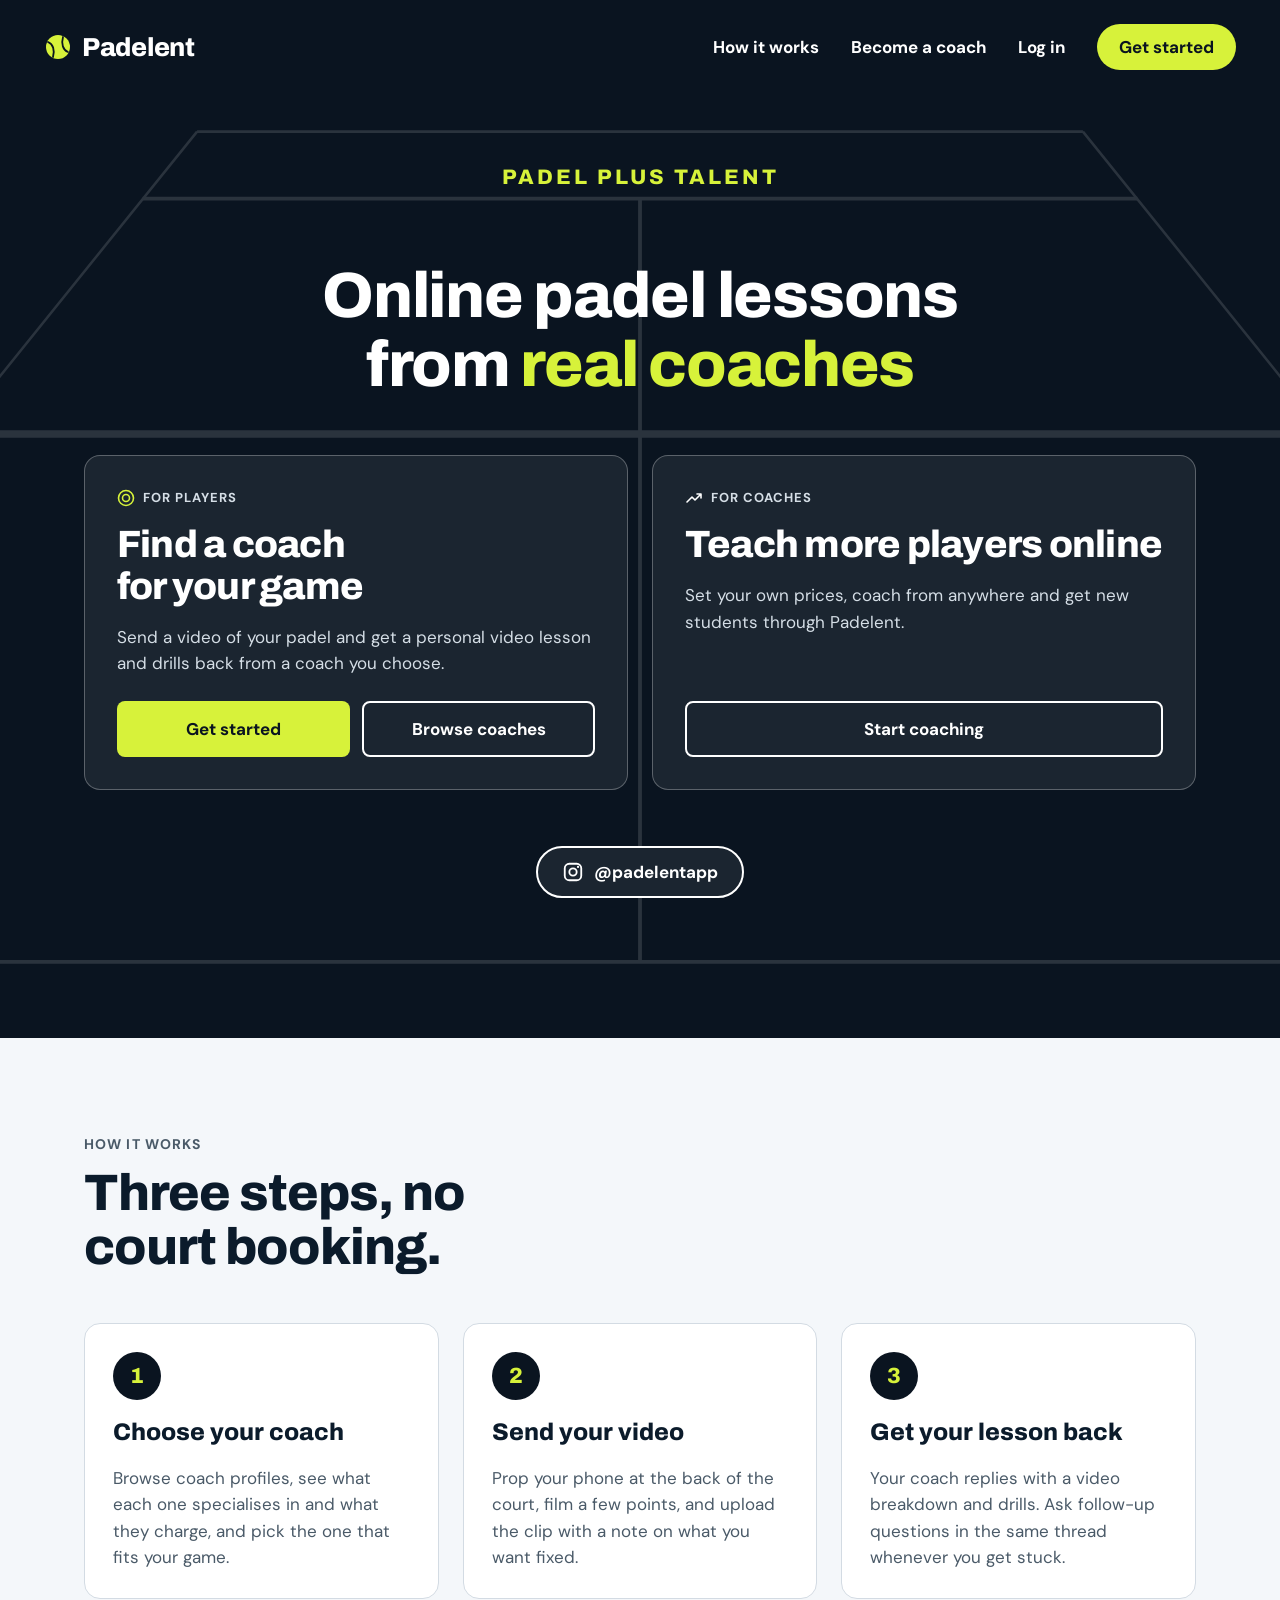
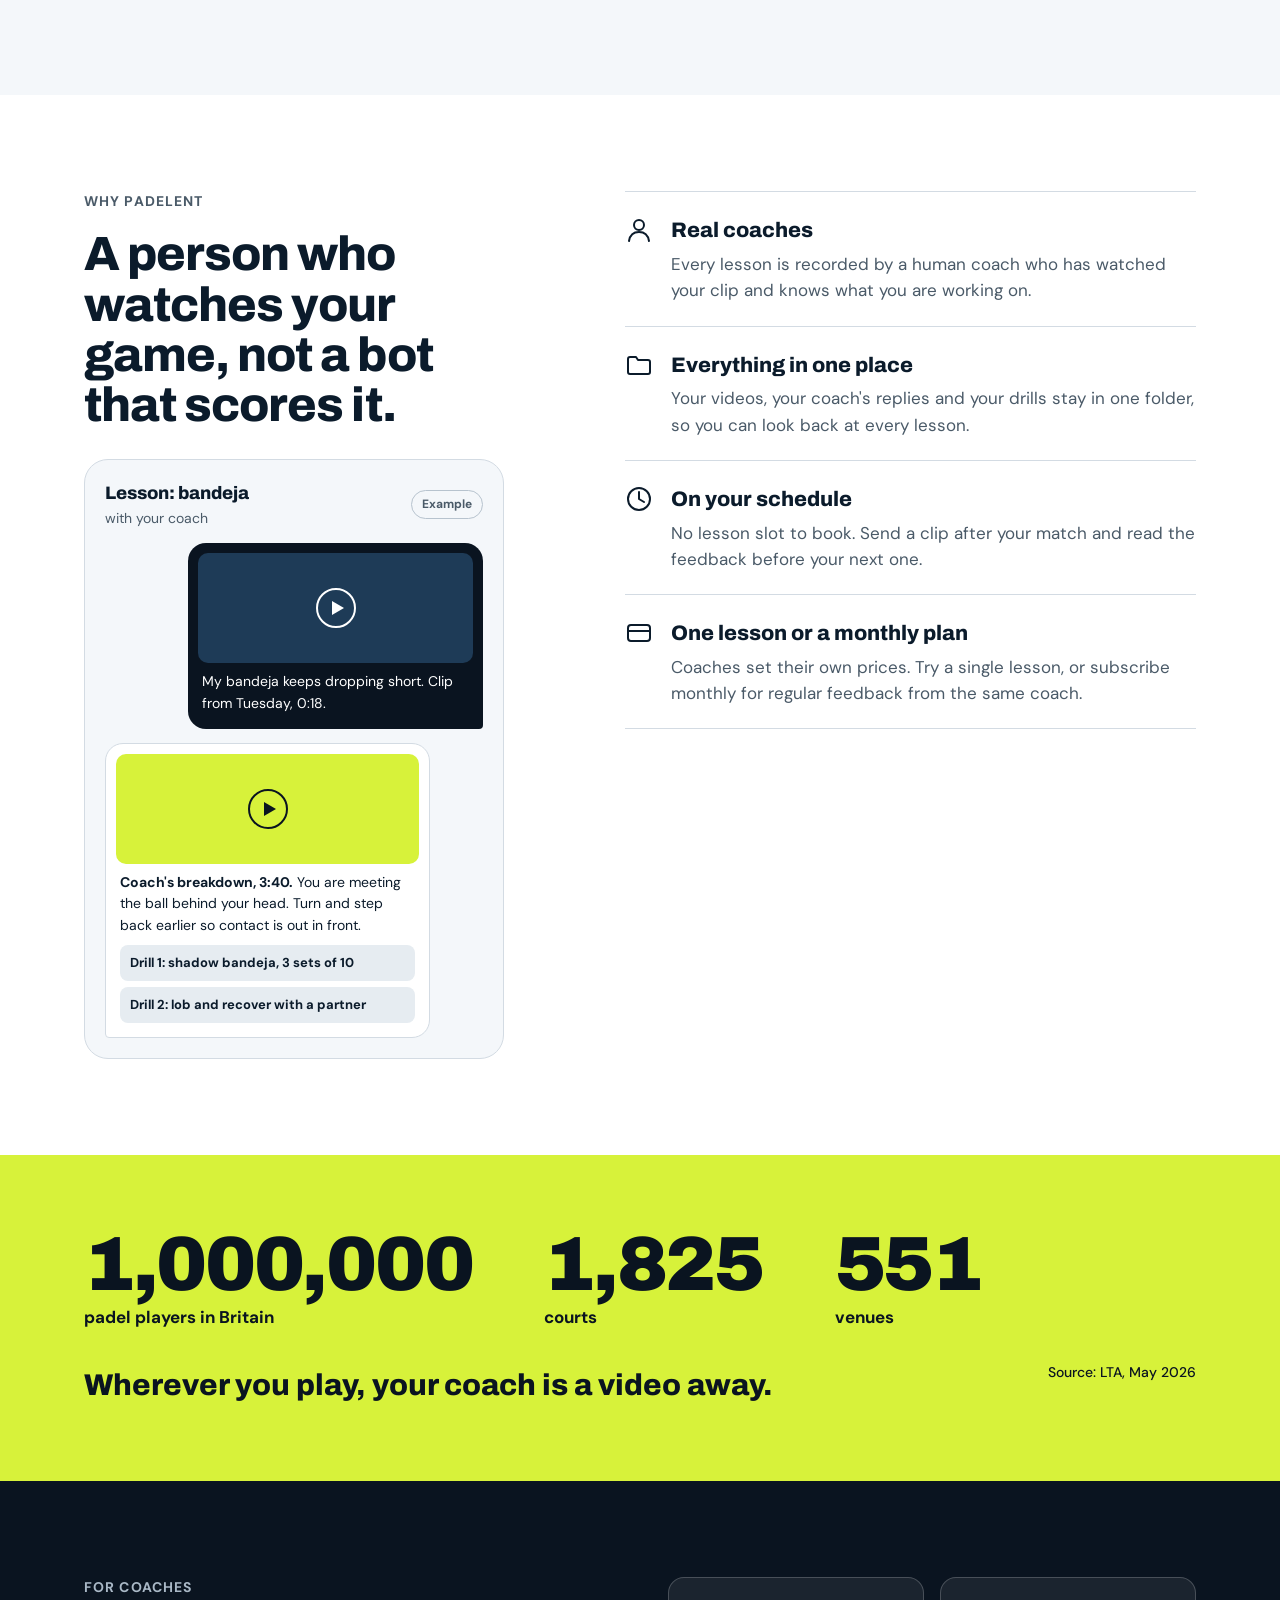
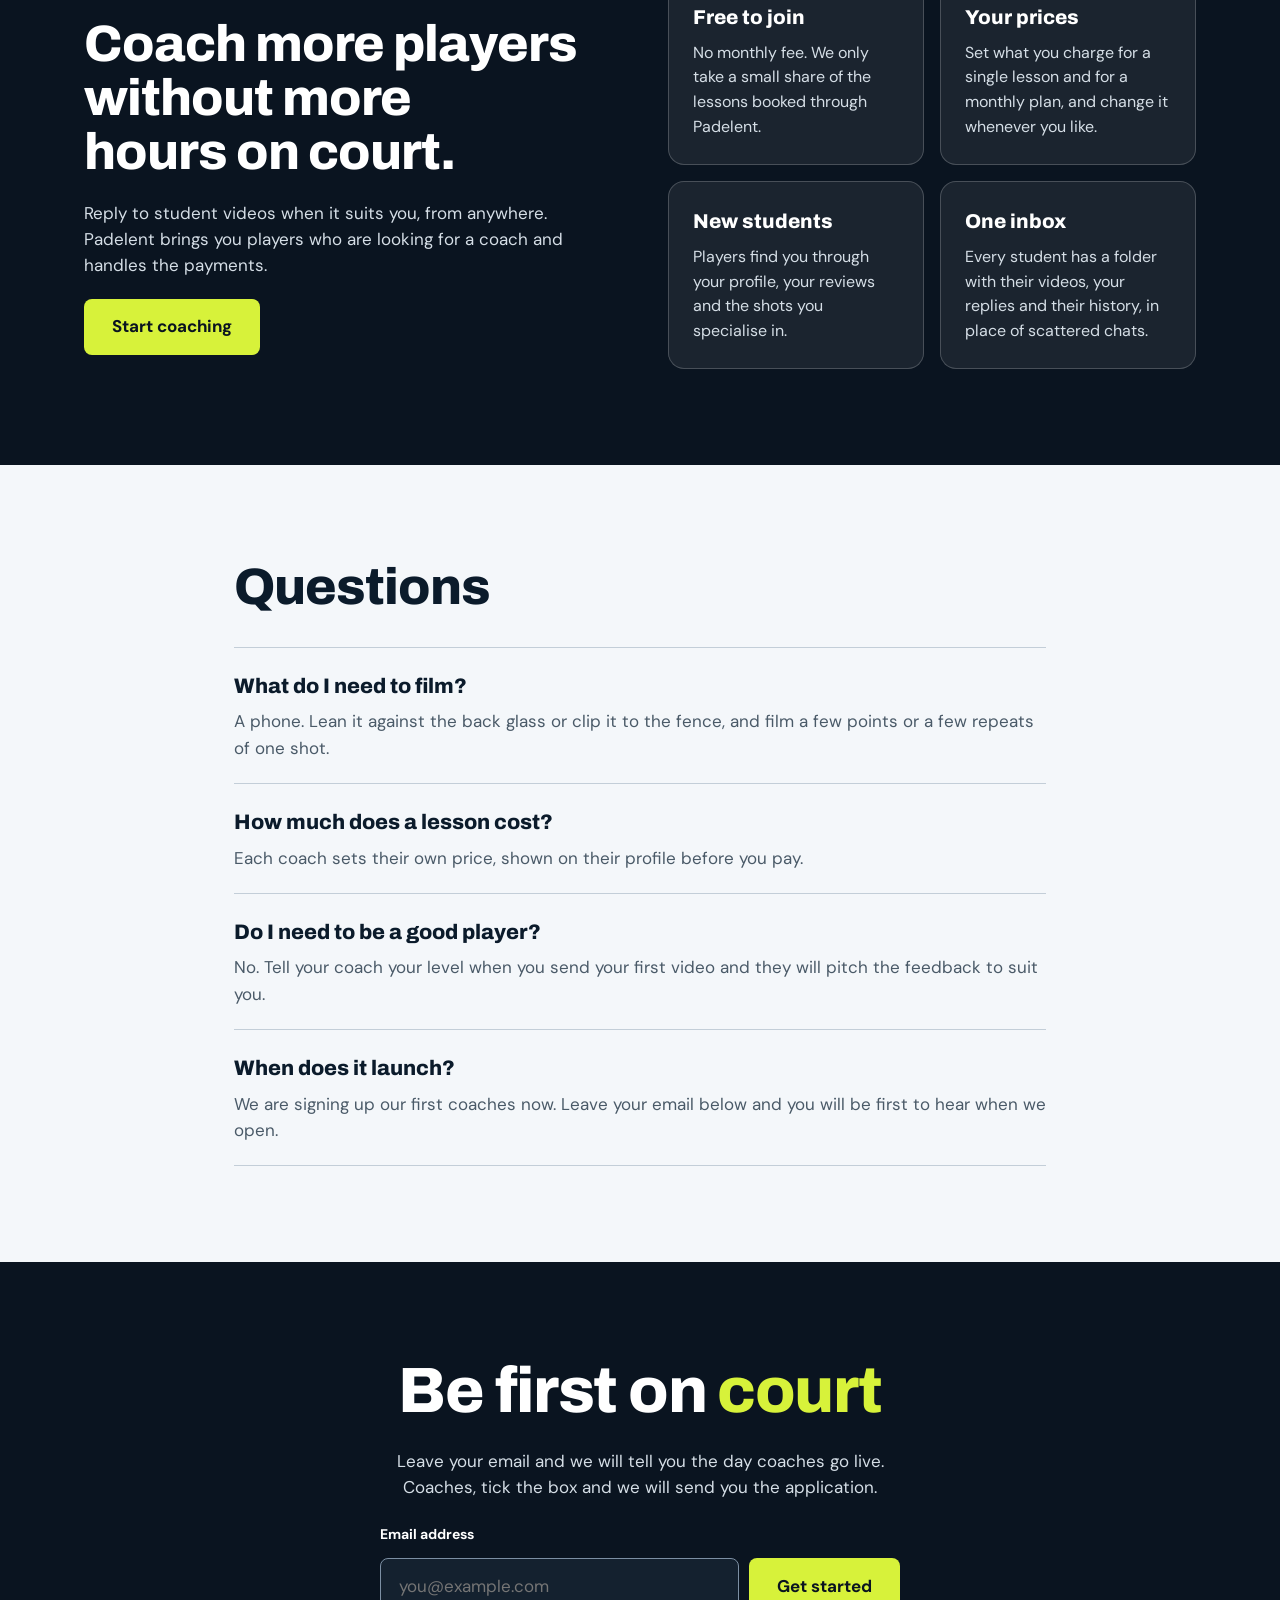
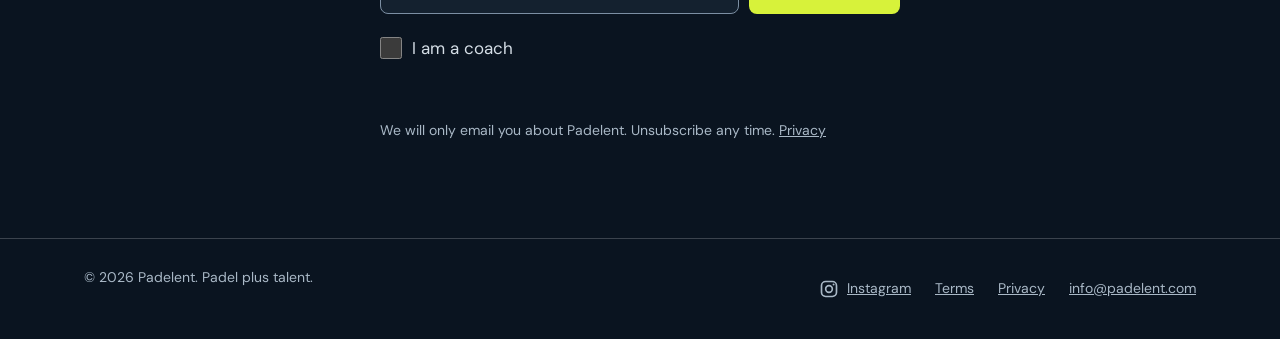
==== commit acbcb396: "Add founder welcome message, terms page and new privacy notice Co-Authored-By: Claude Opus 5.5 <nore" ====
--- a/index.html
+++ b/index.html
@@ -8,6 +8,10 @@
 <meta property="og:title" content="Padelent | Online padel lessons from real coaches">
 <meta property="og:description" content="Send a video of your padel and get a personal video lesson back from a real coach.">
 <meta property="og:url" content="https://padelent.com/">
+<meta property="og:image" content="https://padelent.com/og-image.png">
+<meta property="og:image:width" content="1200">
+<meta property="og:image:height" content="630">
+<meta name="twitter:card" content="summary_large_image">
 <meta name="theme-color" content="#0A1420">
 <link rel="icon" href="/favicon.svg" type="image/svg+xml">
 <link rel="preconnect" href="https://fonts.googleapis.com">
@@ -313,6 +317,7 @@
 <div>© 2026 Padelent. Padel plus talent.</div>
 <div style="display: flex; flex-wrap: wrap; gap: 8px 24px">
 <a href="https://www.instagram.com/padelentapp/" target="_blank" rel="noopener" style="color: #A9B8C6; min-height: 44px; display: flex; align-items: center; gap: 8px"><svg aria-hidden="true" width="20" height="20" viewBox="0 0 24 24" fill="none" stroke="currentColor" stroke-width="2"><rect x="3" y="3" width="18" height="18" rx="5"></rect><circle cx="12" cy="12" r="4"></circle><circle cx="17.5" cy="6.5" r="1.2" fill="currentColor" stroke="none"></circle></svg>Instagram</a>
+<a href="/terms.html" style="color: #A9B8C6; min-height: 44px; display: flex; align-items: center">Terms</a>
 <a href="/privacy.html" style="color: #A9B8C6; min-height: 44px; display: flex; align-items: center">Privacy</a>
 <a href="mailto:info@padelent.com" style="color: #A9B8C6; min-height: 44px; display: flex; align-items: center">info@padelent.com</a>
 </div>
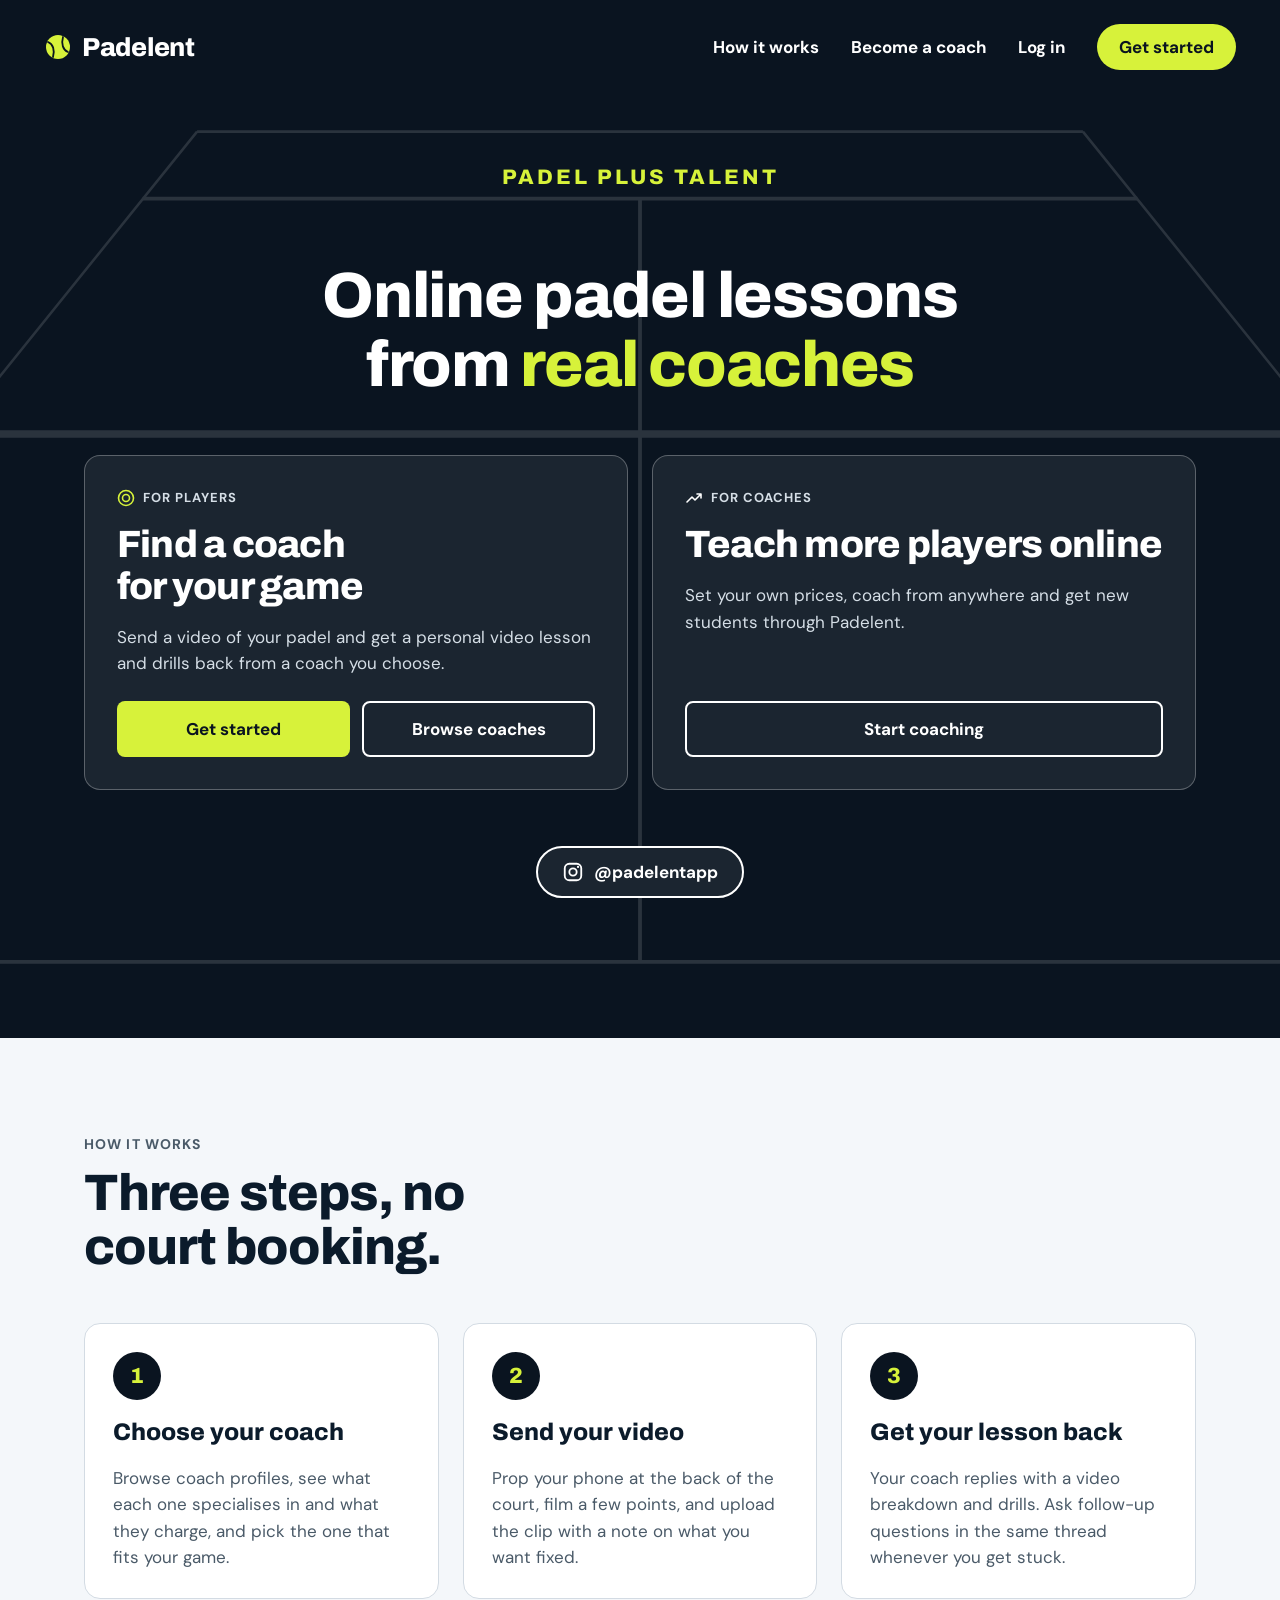
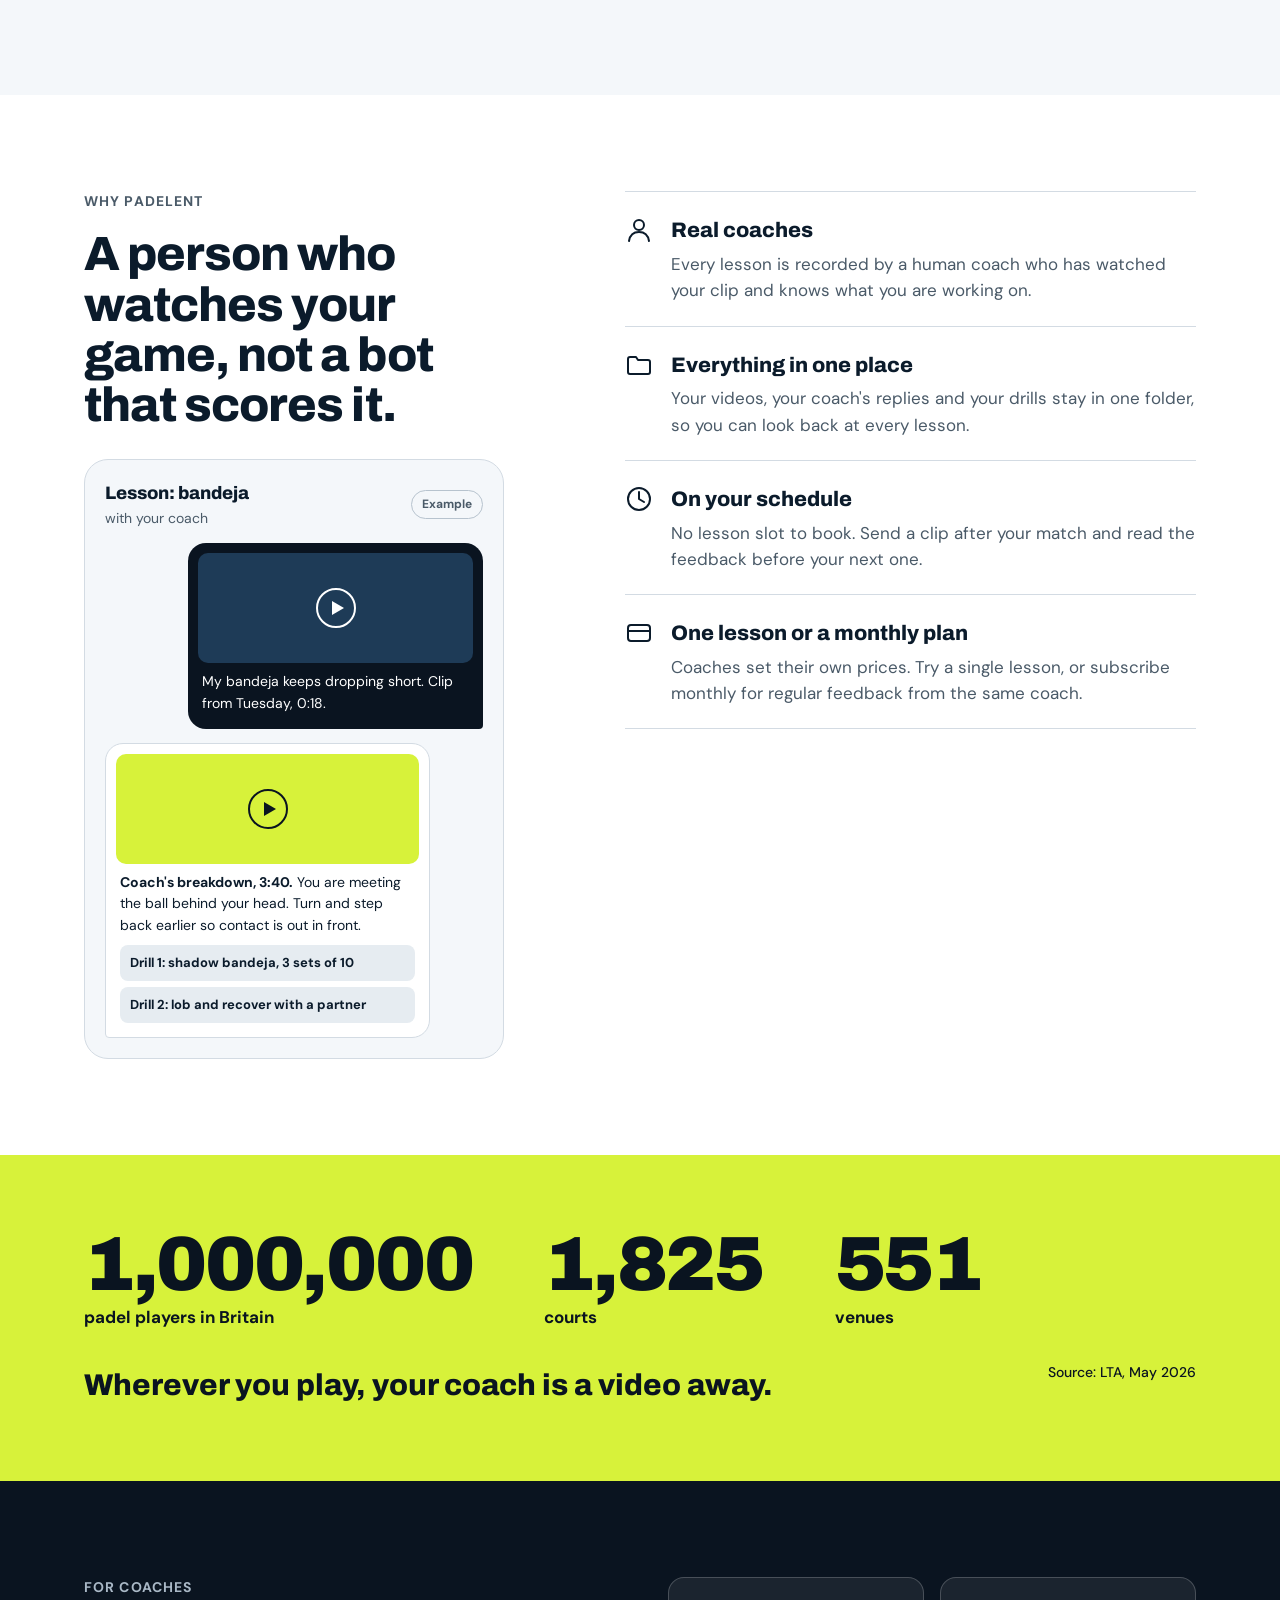
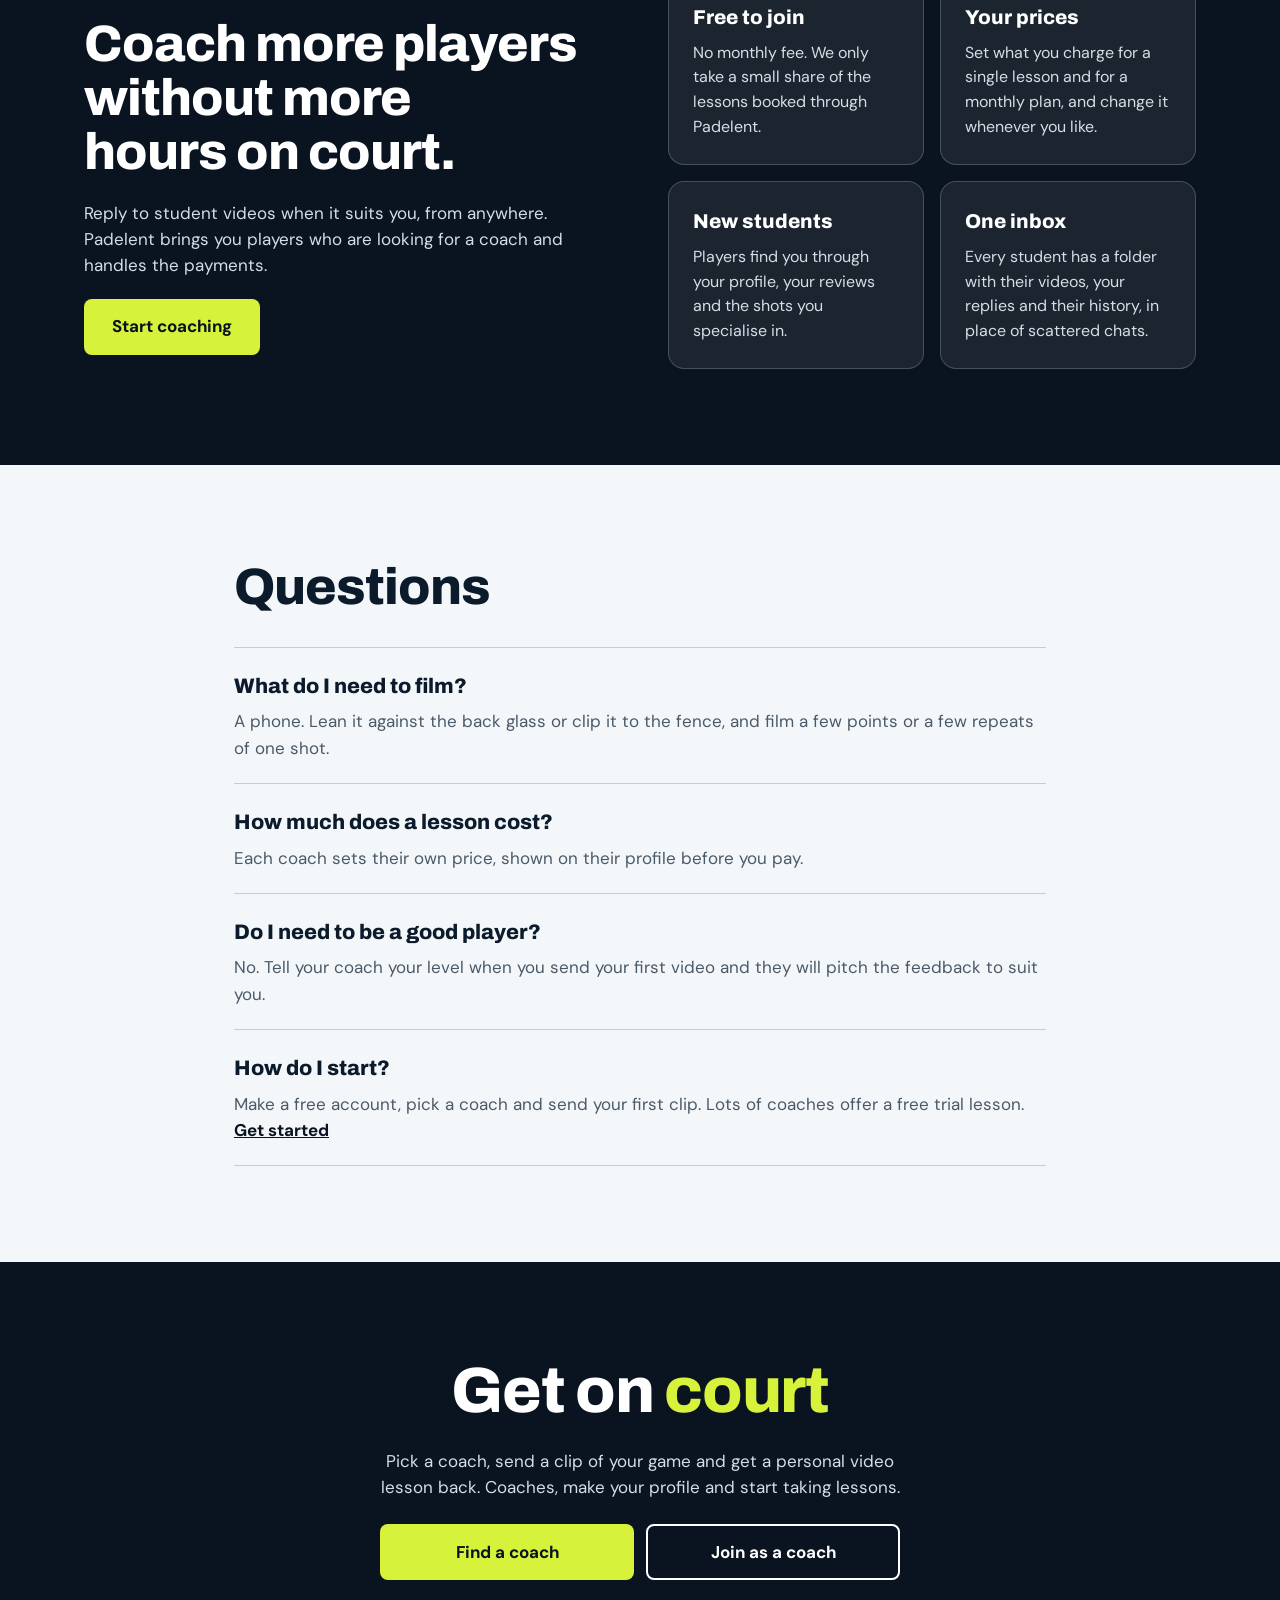
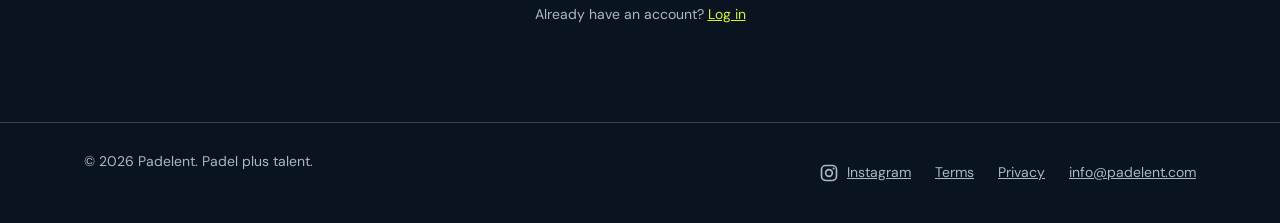
==== commit a4f5ebaa: "Launch: website buttons and flyer link go into the app Co-Authored-By: Claude Opus 5.5 <noreply@anth" ====
--- a/index.html
+++ b/index.html
@@ -61,8 +61,8 @@
 <nav aria-label="Main" style="display: flex; flex-wrap: wrap; align-items: center; gap: 4px 32px">
 <a href="#how" style="color: #FFFFFF; text-decoration: none; font-weight: 700; min-height: 44px; display: flex; align-items: center">How it works</a>
 <a href="#coaches" style="color: #FFFFFF; text-decoration: none; font-weight: 700; min-height: 44px; display: flex; align-items: center">Become a coach</a>
-<a href="#join" style="color: #FFFFFF; text-decoration: none; font-weight: 700; min-height: 44px; display: flex; align-items: center">Log in</a>
-<a href="#join" style="background: #D7F23A; color: #0A1420; text-decoration: none; font-weight: 700; padding: 0 22px; min-height: 46px; border-radius: 999px; display: flex; align-items: center">Get started</a>
+<a href="/app/#/login" style="color: #FFFFFF; text-decoration: none; font-weight: 700; min-height: 44px; display: flex; align-items: center">Log in</a>
+<a href="/app/#/signup" style="background: #D7F23A; color: #0A1420; text-decoration: none; font-weight: 700; padding: 0 22px; min-height: 46px; border-radius: 999px; display: flex; align-items: center">Get started</a>
 </nav>
 </header>
 
@@ -82,8 +82,8 @@
 <h2 style="margin: 0; font-family: 'Archivo', sans-serif; font-weight: 800; font-size: clamp(28px, 3vw, 38px); line-height: 1.1; letter-spacing: -0.02em">Find a coach for your game</h2>
 <p style="margin: 0; color: #D5DEE6">Send a video of your padel and get a personal video lesson and drills back from a coach you choose.</p>
 <div style="display: flex; flex-wrap: wrap; gap: 12px; margin-top: 8px">
-<a href="#join" style="flex: 1 1 180px; background: #D7F23A; color: #0A1420; text-decoration: none; font-weight: 700; min-height: 56px; border-radius: 8px; display: flex; align-items: center; justify-content: center">Get started</a>
-<a href="#how" style="flex: 1 1 180px; color: #FFFFFF; text-decoration: none; font-weight: 700; min-height: 56px; border: 2px solid #FFFFFF; border-radius: 8px; display: flex; align-items: center; justify-content: center">Browse coaches</a>
+<a href="/app/#/signup" style="flex: 1 1 180px; background: #D7F23A; color: #0A1420; text-decoration: none; font-weight: 700; min-height: 56px; border-radius: 8px; display: flex; align-items: center; justify-content: center">Get started</a>
+<a href="/app/#/coaches" style="flex: 1 1 180px; color: #FFFFFF; text-decoration: none; font-weight: 700; min-height: 56px; border: 2px solid #FFFFFF; border-radius: 8px; display: flex; align-items: center; justify-content: center">Browse coaches</a>
 </div>
 </div>
 
@@ -236,7 +236,7 @@
 <div style="font-size: 14px; font-weight: 700; letter-spacing: 0.08em; text-transform: uppercase; color: #A9B8C6">For coaches</div>
 <h2 style="margin: 0; font-family: 'Archivo', sans-serif; font-weight: 800; font-size: clamp(32px, 4vw, 52px); line-height: 1.05; letter-spacing: -0.02em">Coach more players without more hours on court.</h2>
 <p style="margin: 0; color: #D5DEE6; max-width: 480px">Reply to student videos when it suits you, from anywhere. Padelent brings you players who are looking for a coach and handles the payments.</p>
-<a href="#join" style="align-self: flex-start; background: #D7F23A; color: #0A1420; text-decoration: none; font-weight: 700; padding: 0 28px; min-height: 56px; border-radius: 8px; display: flex; align-items: center">Start coaching</a>
+<a href="/app/#/signup?role=coach" style="align-self: flex-start; background: #D7F23A; color: #0A1420; text-decoration: none; font-weight: 700; padding: 0 28px; min-height: 56px; border-radius: 8px; display: flex; align-items: center">Start coaching</a>
 </div>
 <div style="flex: 1 1 400px; min-width: 0; display: flex; flex-wrap: wrap; gap: 16px">
 
@@ -285,8 +285,8 @@
 </div>
 
 <div style="padding: 22px 0; border-top: 1px solid #C3CED8; border-bottom: 1px solid #C3CED8; display: flex; flex-direction: column; gap: 6px">
-<h3 style="margin: 0; font-family: 'Archivo', sans-serif; font-weight: 800; font-size: 21px">When does it launch?</h3>
-<p style="margin: 0; color: #4A5A68">We are signing up our first coaches now. Leave your email below and you will be first to hear when we open.</p>
+<h3 style="margin: 0; font-family: 'Archivo', sans-serif; font-weight: 800; font-size: 21px">How do I start?</h3>
+<p style="margin: 0; color: #4A5A68">Make a free account, pick a coach and send your first clip. Lots of coaches offer a free trial lesson. <a href="/app/#/signup" style="color: #0A1420; font-weight: 700">Get started</a></p>
 </div>
 
 </div>
@@ -295,21 +295,14 @@
 
 <section id="join">
 <div style="max-width: 860px; margin: 0 auto; padding: 96px 24px; display: flex; flex-direction: column; align-items: center; gap: 24px; text-align: center">
-<h2 style="margin: 0; font-family: 'Archivo', sans-serif; font-weight: 800; font-size: clamp(36px, 5vw, 64px); line-height: 1.02; letter-spacing: -0.02em">Be first on <span style="color: #D7F23A">court</span></h2>
-<p style="margin: 0; color: #D5DEE6; max-width: 520px">Leave your email and we will tell you the day coaches go live. Coaches, tick the box and we will send you the application.</p>
-<div style="width: 100%; max-width: 520px; display: flex; flex-direction: column; gap: 12px; text-align: left">
-<label for="join-email-b" style="font-size: 14px; font-weight: 700">Email address</label>
-<div style="display: flex; flex-wrap: wrap; gap: 10px">
-<input id="join-email-b" type="email" placeholder="you@example.com" style="flex: 1 1 240px; min-width: 0; height: 56px; padding: 0 18px; border-radius: 8px; border: 1px solid #7C8FA3; background: #14212F; color: #FFFFFF; font-family: inherit; font-size: 17px">
-<button type="button" style="flex: 0 0 auto; height: 56px; padding: 0 28px; border: 0; border-radius: 8px; background: #D7F23A; color: #0A1420; font-family: inherit; font-size: 17px; font-weight: 700; cursor: pointer">Get started</button>
-</div>
-<div style="display: flex; align-items: center; gap: 10px; min-height: 44px">
-<input id="join-coach-b" type="checkbox" style="width: 22px; height: 22px; margin: 0">
-<label for="join-coach-b" style="color: #D5DEE6">I am a coach</label>
-</div>
-<p id="join-msg" role="status" style="margin: 0; min-height: 26px; font-weight: 700; color: #D7F23A"></p>
-<p style="margin: 0; font-size: 14px; color: #A9B8C6">We will only email you about Padelent. Unsubscribe any time. <a href="/privacy.html" style="color: #A9B8C6">Privacy</a></p>
-</div></div>
+<h2 style="margin: 0; font-family: 'Archivo', sans-serif; font-weight: 800; font-size: clamp(36px, 5vw, 64px); line-height: 1.02; letter-spacing: -0.02em">Get on <span style="color: #D7F23A">court</span></h2>
+<p style="margin: 0; color: #D5DEE6; max-width: 520px">Pick a coach, send a clip of your game and get a personal video lesson back. Coaches, make your profile and start taking lessons.</p>
+<div style="width: 100%; max-width: 520px; display: flex; flex-wrap: wrap; gap: 12px">
+<a href="/app/#/signup" style="flex: 1 1 220px; background: #D7F23A; color: #0A1420; text-decoration: none; font-weight: 700; min-height: 56px; border-radius: 8px; display: flex; align-items: center; justify-content: center">Find a coach</a>
+<a href="/app/#/signup?role=coach" style="flex: 1 1 220px; color: #FFFFFF; text-decoration: none; font-weight: 700; min-height: 56px; border: 2px solid #FFFFFF; border-radius: 8px; display: flex; align-items: center; justify-content: center">Join as a coach</a>
+</div>
+<p style="margin: 0; font-size: 14px; color: #A9B8C6">Already have an account? <a href="/app/#/login" style="color: #D7F23A">Log in</a></p>
+</div>
 </section>
 
 <footer style="border-top: 1px solid rgba(255,255,255,0.2)">
@@ -418,14 +411,6 @@
     submit(dEmail, role, "popup", dMsg, form.querySelector('button[type="submit"]'));
   });
 
-  var pEmail = document.getElementById("join-email-b");
-  var pCoach = document.getElementById("join-coach-b");
-  var pMsg = document.getElementById("join-msg");
-  var pButton = document.querySelector("#join button");
-  pButton.addEventListener("click", function () {
-    submit(pEmail, pCoach.checked ? "coach" : "player", "page", pMsg, pButton);
-  });
-  pEmail.addEventListener("keydown", function (e) { if (e.key === "Enter") pButton.click(); });
 })();
 </script>
 </body>
